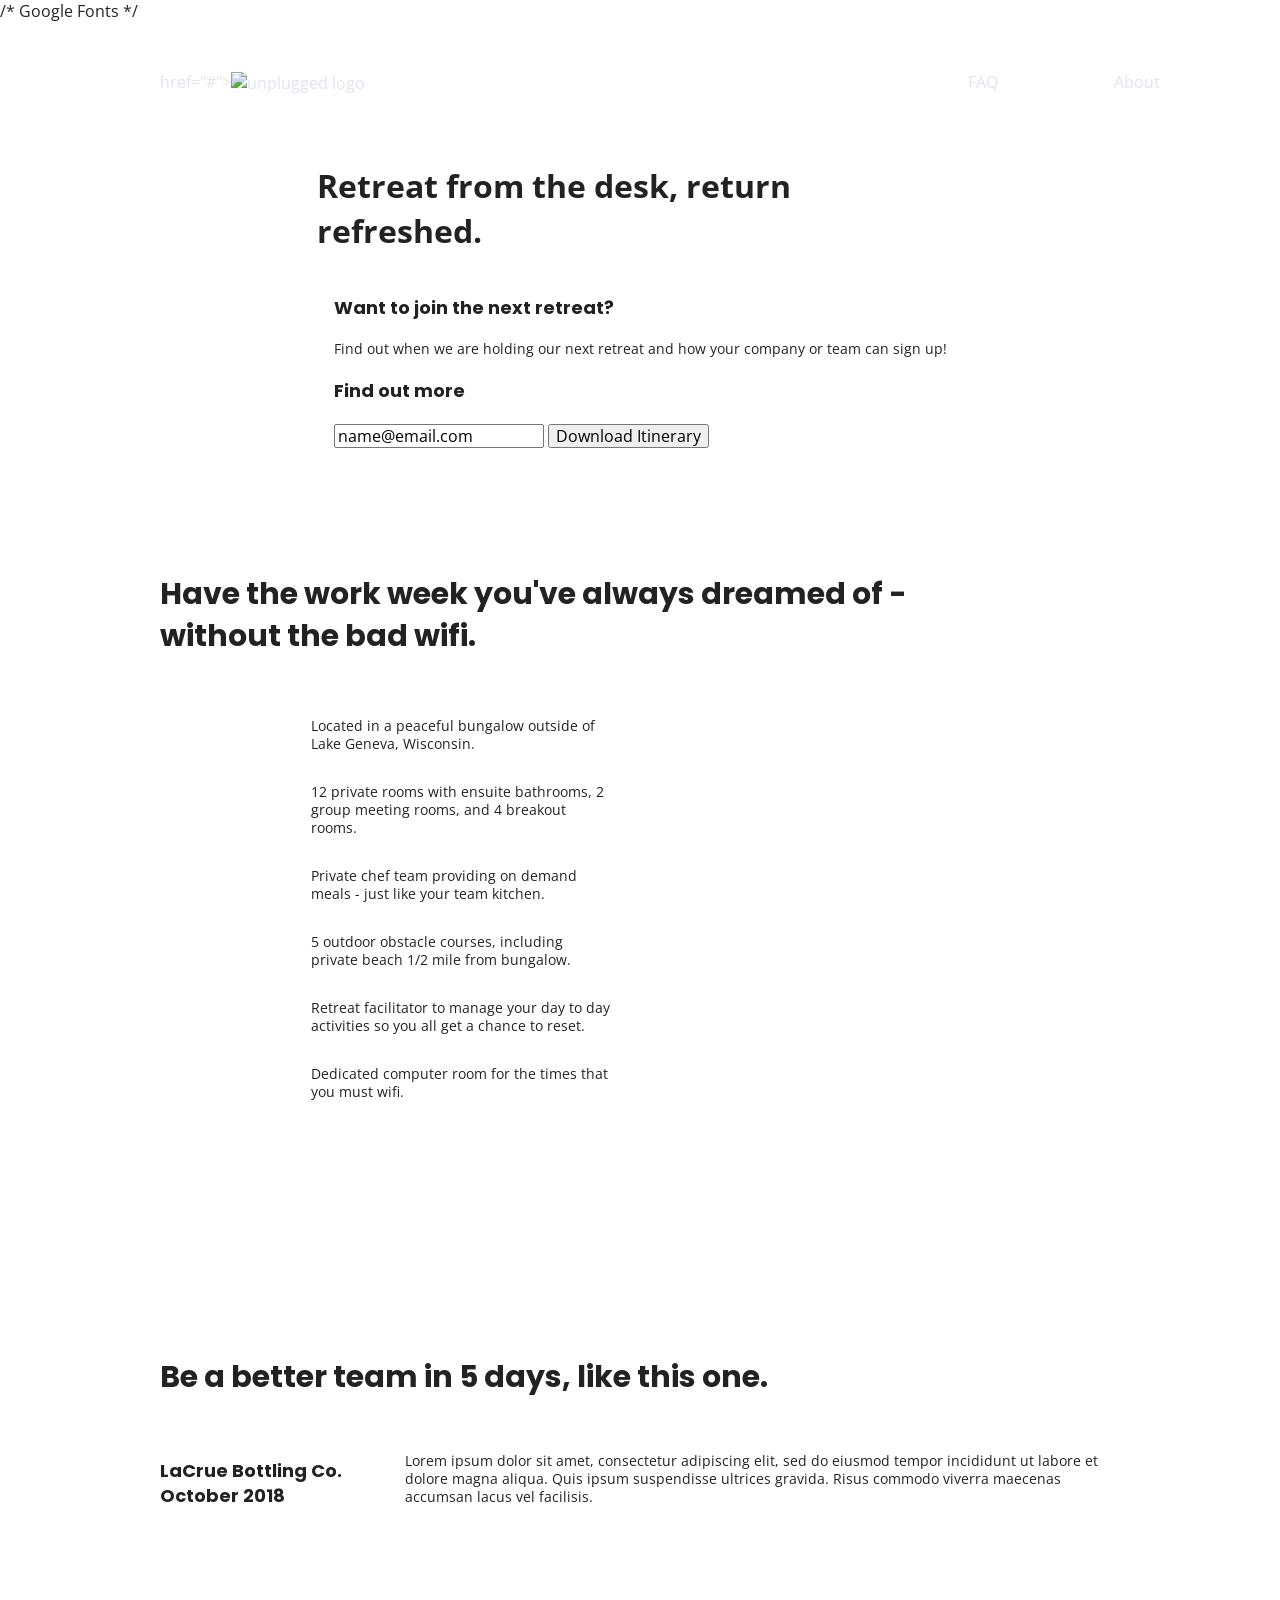
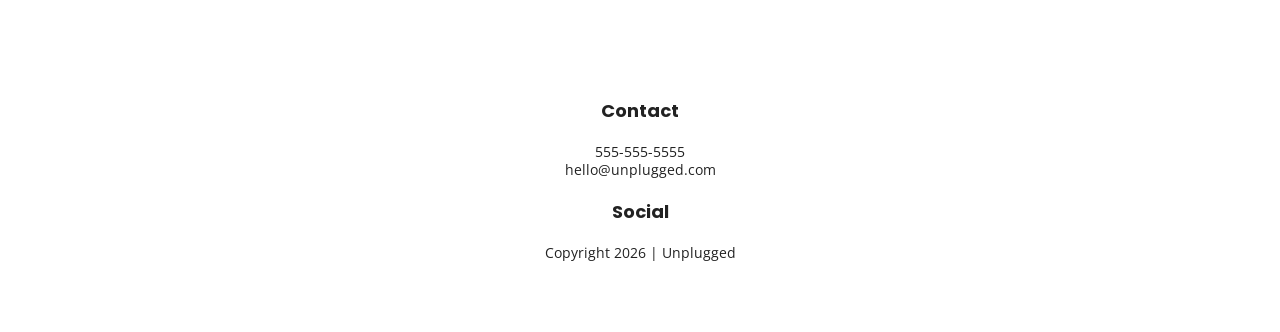
==== index.html @ 0ede8beb "Add global styles to CSS" ====
<!doctype html>
<html class="no-js" lang="">
  <head>
    <meta charset="utf-8" />
    <title></title>
    <meta name="description" content="" />
    <meta name="viewport" content="width=device-width, initial-scale=1" />

    <meta property="og:title" content="" />
    <meta property="og:type" content="" />
    <meta property="og:url" content="" />
    <meta property="og:image" content="" />

    <link rel="manifest" href="../site.webmanifest" />
    <link rel="apple-touch-icon" href="../icon.png" />

    <!-- Place favicon.ico in the root directory -->

    /* Google Fonts */
    
    <link rel="preconnect" href="https://fonts.googleapis.com" />
    <link rel="preconnect" href="https://fonts.gstatic.com" crossorigin />
    <link
      href="https://fonts.googleapis.com/css2?family=Open+Sans:ital,wght@0,300..800;1,300..800&family=Poppins:ital,wght@0,100;0,200;0,300;0,400;0,500;0,600;0,700;0,800;0,900;1,100;1,200;1,300;1,400;1,500;1,600;1,700;1,800;1,900&display=swap"
      rel="stylesheet"
    />

    <link rel="stylesheet" href="css/normalize.css" />
    <link rel="stylesheet" href="css/main.css" />

    <meta name="theme-color" content="#fafafa" />
  </head>

  <body>
    <!-- Add your site or application content here -->
    <header>
      <div class="content-wrapper">
        <a> href="#"><img src="" alt="unplugged logo" /></a>
        <div class="header-divider"></div>
        <nav>
          <ul>
            <li><a href="faq/index.html" rel="noopener">FAQ</a></li>
            <li><a href="about/index.html" rel="noopener">About</a></li>
          </ul>
        </nav>
      </div>
    </header>
    <main>
      <section class="hero-area">
        <div class="content wrapper">
          <h1>Retreat from the desk, return refreshed.</h1>
        </div>
      </section>
      <aside>
        <div class="content wrapper">
          <div class="form description">
            <h3>Want to join the next retreat?</h3>
            <p>
              Find out when we are holding our next retreat and how your company
              or team can sign up!
            </p>
          </div>
          <div class="form">
            <h3>Find out more</h3>
            <input type="text" name="name" value="name@email.com" />
            <input type="button" value="Download Itinerary" />
          </div>
        </div>
      </aside>
      <section class="features">
        <div class="content-wrapper">
          <h2>
            Have the work week you've always dreamed of - without the bad wifi.
          </h2>
          <div class="features-items"></div>
          <article>
            <p class="fontawesome-icons"></p>
            <p class="features-item-description">
              Located in a peaceful bungalow outside of Lake Geneva, Wisconsin.
            </p>
          </article>
          <article>
            <p class="fontawesome-icons"></p>
            <p class="features-item-description">
              12 private rooms with ensuite bathrooms, 2 group meeting rooms,
              and 4 breakout rooms.
            </p>
          </article>

          <article>
            <p class="fontawesome-icons"></p>
            <p class="features-item-description">
              Private chef team providing on demand meals - just like your team
              kitchen.
            </p>
          </article>
          <article>
            <p class="fontawesome-icons"></p>
            <p class="features-item-description">
              5 outdoor obstacle courses, including private beach 1/2 mile from
              bungalow.
            </p>
          </article>
          <article>
            <p class="fontawesome-icons"></p>
            <p class="features-item-description">
              Retreat facilitator to manage your day to day activities so you
              all get a chance to reset.
            </p>
          </article>
          <article>
            <p class="fontawesome-icons"></p>
            <p class="features-item-description">
              Dedicated computer room for the times that you must wifi.
            </p>
          </article>
        </div>
      </section>
      <section class="reviews">
        <div class="content-wrapper">
          <h2>Be a better team in 5 days, like this one.</h2>
          <article>
            <h3>LaCrue Bottling Co. October 2018</h3>
            <p>
              Lorem ipsum dolor sit amet, consectetur adipiscing elit, sed do
              eiusmod tempor incididunt ut labore et dolore magna aliqua. Quis
              ipsum suspendisse ultrices gravida. Risus commodo viverra maecenas
              accumsan lacus vel facilisis.
            </p>
          </article>
        </div>
      </section>
    </main>
    <footer>
      <div class="content-wrapper">
        <div class="footer-contact">
          <div class="contact">
            <h4>Contact</h4>
            <address>
              <p>
                555-555-5555<br />
                hello@unplugged.com
              </p>
            </address>
          </div>
          <div class="social">
            <h4>Social</h4>
            <div class="social icons">
              <p>
                <a
                  href="https://www.facebook.com/yoursite"
                  target="_blank"
                  rel="noopener"
                ></a>
              </p>
              <!-- other social links here -->
              <p>
                <a
                  href="https://www.x.com/yoursite"
                  target="_blank"
                  rel="noopener"
                ></a>
              </p>
              <p>
                <a
                  href="https://www.instagram
                  .com/yoursite"
                  target="_blank"
                  rel="noopener"
                ></a>
              </p>
            </div>
          </div>
          <!-- footer content ends -->
          <div class="copyright"></div>
        </div>
        <!--footer content-wrapper ends-->
        <div class="copyright">
          <p>Copyright 2026 | Unplugged</p>
        </div>
      </div>
    </footer>

    <script src="../js/vendor/modernizr-3.11.2.min.js"></script>
    <script src="../js/plugins.js"></script>
    <script src="../js/main.js"></script>

    <!-- Google Analytics: change UA-XXXXX-Y to be your site's ID. -->
    <script>
      window.ga = function () {
        ga.q.push(arguments);
      };
      ga.q = [];
      ga.l = +new Date();
      ga("create", "UA-XXXXX-Y", "auto");
      ga("set", "anonymizeIp", true);
      ga("set", "transport", "beacon");
      ga("send", "pageview");
    </script>
    <script
      src="../https://www.google-analytics.com/analytics.js"
      async
    ></script>
  </body>
</html>
---- css/main.css ----
/*! HTML5 Boilerplate v8.0.0 | MIT License | https://html5boilerplate.com/ */

/* main.css 2.1.0 | MIT License | https://github.com/h5bp/main.css#readme */
/*
 * What follows is the result of much research on cross-browser styling.
 * Credit left inline and big thanks to Nicolas Gallagher, Jonathan Neal,
 * Kroc Camen, and the H5BP dev community and team.
 */

/* ==========================================================================
   Base styles: opinionated defaults
   ========================================================================== */

html {
  color: #222;
  font-size: 1em;
  line-height: 1.4;
}

/*
 * Remove text-shadow in selection highlight:
 * https://twitter.com/miketaylr/status/12228805301
 *
 * Vendor-prefixed and regular ::selection selectors cannot be combined:
 * https://stackoverflow.com/a/16982510/7133471
 *
 * Customize the background color to match your design.
 */

::-moz-selection {
  background: #b3d4fc;
  text-shadow: none;
}

::selection {
  background: #b3d4fc;
  text-shadow: none;
}

/*
 * A better looking default horizontal rule
 */

hr {
  display: block;
  height: 1px;
  border: 0;
  border-top: 1px solid #ccc;
  margin: 1em 0;
  padding: 0;
}

/*
 * Remove the gap between audio, canvas, iframes,
 * images, videos and the bottom of their containers:
 * https://github.com/h5bp/html5-boilerplate/issues/440
 */

audio,
canvas,
iframe,
img,
svg,
video {
  vertical-align: middle;
}

/*
 * Remove default fieldset styles.
 */

fieldset {
  border: 0;
  margin: 0;
  padding: 0;
}

/*
 * Allow only vertical resizing of textareas.
 */

textarea {
  resize: vertical;
}

/* ==========================================================================
   Author's custom styles
   ========================================================================== */

/*General Styles*/

html {
  font-size: 1rem;
}

body {
  font-family: "Open sans", sans-serif;
  font-size: 1em;
  text-align: left;
}

ul,
ol {

  list-style-type: none;
}

a {
  color: #e2e3ed;
  text-decoration: none;
}

h2 {
  font-family: "Poppins", sans-serif;
  font-size: 1.875em;
}

h3,
h4 {
  font-family: "Poppins", sans-serif;
  margin: 20px 0;
  font-size: 1.125em;
}

p {
  font-size: 0.875em;
  line-height: 1.285em;
}

img {
}

figure {
}

address {
  font-style: normal;
}

.content-wrapper {
  width: 90%;
  margin: 50px 0;
}

/*------------------------Base Header--------------------------------------- */
/*------------------------Footer Styles------------------------------------- */

header {
  display: flex;
  justify-content: center;
  padding: 15px 0;
}

header .content-wrapper {
  display: flex;
  justify-content: center;
  flex-direction: column;
  align-items: center;
  flex-flow: row wrap;
  margin: 0;
}

.header-divider {
  width: 100%;
  height: 1px;
  margin: 10px 0 20px 0;
}

header nav {
  width: 60%;
}

header nav ul {
  display: flex;
  justify-content: space-around;
  width: 100%;
}

footer {
  display: flex;
  flex-direction: column;
  align-items: center;
  text-align: center;
}

footer p {
  margin: 0;
}

footer .content-wrapper {
  width: 55%;
  margin: 50px 0;
}

footer .contact {
  margin-bottom: 50px;
}

footer .social-icons {
  display: flex;
  justify-content: space-around;
  align-items: center;
}

footer .social-icons p {
  display: flex;
  justify-content: center;
  align-items: center;
}

footer .copyright {
  margin: 20px 0;
}

/*-------------------------Mobile Styles-Homepage------------------------------------ */

/* Hero Area*/

.hero-area {
  display: flex;
  justify-content: center;
}

/* Aside*/

aside {
  display: flex;
  justify-content: center;
}

/* Features*/

.features {
  display: flex;
  justify-content: center;
}

.features h2 {
  margin-bottom: 60px;
}

.features article {
  width: 63%;
  margin: 30px 0;
}

.features .features-item {
  display: flex;
  justify-content: center;
  align-items: flex-start;
  flex-flow: row wrap;
}

.features p {
  margin: 0;
}

/* Reviews*/

.reviews {
  display: flex;
  justify-content: center;
}

.reviews h2 {
  margin-bottom: 40px;
}

.reviews h3 {
  width: 55%;
  margin: 20px 0;
}

/*------------------------------About Page----------------------------------- */

.mission {
  display: flex;
  justify-content: center;
}

.contact-section {
  display: flex;
  justify-content: center;
}

.contact-content p {
  margin: 0;
}

/*-----------------------------Faq Page------------------------------------- */

.faq {
  display: flex;
  justify-content: center;
}

.faq .content-wrapper {
  display: flex;
  justify-content: center;
  align-items: flex-start;
  flex-flow: row wrap;
  margin: 50px 0 0 0;
}

.faq h2 {
  margin-bottom: 40px;
}

.faq-content {
  margin-bottom: 50px;
}

/* ==========================================================================
   Helper classes
   ========================================================================== */

/*
 * Hide visually and from screen readers
 */

.hidden,
[hidden] {
  display: none !important;
}

/*
 * Hide only visually, but have it available for screen readers:
 * https://snook.ca/archives/html_and_css/hiding-content-for-accessibility
 *
 * 1. For long content, line feeds are not interpreted as spaces and small width
 *    causes content to wrap 1 word per line:
 *    https://medium.com/@jessebeach/beware-smushed-off-screen-accessible-text-5952a4c2cbfe
 */

.sr-only {
  border: 0;
  clip: rect(0, 0, 0, 0);
  height: 1px;
  margin: -1px;
  overflow: hidden;
  padding: 0;
  position: absolute;
  white-space: nowrap;
  width: 1px;
  /* 1 */
}

/*
 * Extends the .sr-only class to allow the element
 * to be focusable when navigated to via the keyboard:
 * https://www.drupal.org/node/897638
 */

.sr-only.focusable:active,
.sr-only.focusable:focus {
  clip: auto;
  height: auto;
  margin: 0;
  overflow: visible;
  position: static;
  white-space: inherit;
  width: auto;
}

/*
 * Hide visually and from screen readers, but maintain layout
 */

.invisible {
  visibility: hidden;
}

/*
 * Clearfix: contain floats
 *
 * For modern browsers
 * 1. The space content is one way to avoid an Opera bug when the
 *    `contenteditable` attribute is included anywhere else in the document.
 *    Otherwise it causes space to appear at the top and bottom of elements
 *    that receive the `clearfix` class.
 * 2. The use of `table` rather than `block` is only necessary if using
 *    `:before` to contain the top-margins of child elements.
 */

.clearfix::before,
.clearfix::after {
  content: " ";
  display: table;
}

.clearfix::after {
  clear: both;
}

/* ==========================================================================
   EXAMPLE Media Queries for Responsive Design.
   These examples override the primary ('mobile first') styles.
   Modify as content requires.
   ========================================================================== */

@media only screen and (min-width: 768px) {
  /*Tablet styles here*/
  .content-wrapper {
    max-width: 640px;
    margin: 100px 0;
  }

  /*Header*/

  header {
    padding: 33px 0;
  }

  header .content-wrapper {
    width: 100%;
    justify-content: space-between;
  }

  header nav {
    width: 20%;
  }

  header nav ul {
    justify-content: space-between;
  }

  .header-divider {
    display: none;
  }
  /*Hero Area*/

  /*Aside*/

  aside .content-wrapper {
    margin: 50px 0;
    display: flex;
    justify-content: space-between;
    align-items: flex-start;
  }

  aside .content-wrapper .form-description,
  aside .content-wrapper .form {
    width: 40%;
    margin: 0;
  }

  /*Features*/

  .features article {
    display: flex;
    align-items: center;
    flex-flow: column wrap;
    flex-basis: 50%;
  }

  .features .features-item-description {
    width: 50%;
  }

  /*Reviews*/
  .reviews article {
    display: flex;
    justify-content: space-between;
  }

  .reviews article div {
    width: 49%;
  }

  /*Footer*/

  footer .content-wrapper {
    width: 65%;
  }

  .footer-content {
    display: flex;
    justify-content: space-between;
    align-items: center;
  }
  footer .contact {
    margin-bottom: 0;
  }
  footer .copyright {
    width: 100%;
  }
  /*--------------------------------About Page--------------------------*/

  .mission-content {
    display: flex;
    justify-content: space-between;
    align-items: flex-start;
    padding: 20px;
  }

  .mission-content p {
    width: 45%;
  }

  .contact-section .content-wrapper h2 {
    width: 80%;
  }

  .contact-content {
    display: flex;
    justify-content: space-between;
    align-items: flex-start;
  }

  /*---------------------------------------Faq Page------------------------*/

  .faq .content-wrapper {
    justify-content: space-between;
  }

  .faq-content {
    flex-basis: 45%;
  }

  .faq h2 {
    width: 100%;
  }
}

@media only screen and (min-width: 1200px) {
  /*Desktop styles here*/

  /*General styles*/

  .content-wrapper {
    max-width: 960px;
  }

  /*Header*/
  header {
    padding: 15 px 0;
  }

  /*Hero*/

  .hero-area h1 {
    width: 80%;
  }

  /*Aside*/

  aside .content-wrapper {
    justify-content: space-around;
  }

  aside .content-wrapper .form-description,
  aside .content-wrapper .form {
    width: 30%;
  }

  /*Features*/

  .features h2 {
    width: 90%;
  }

  .features article {
    flex-basis: 33%;
  }

  /*Reviews*/

  .reviews article div {
    width: 42%;
  }

  /* ----------------------About Page---------------------------------------*/

  .mission h2,
  .contact-section .content-wrapper h2 {
    width: 95%;
  }

  /*-----------------------Faq Page-----------------------------------------*/

  .faq h2 {
    width: 100%;
  }
}
/* ==========================================================================
   Print styles.
   Inlined to avoid the additional HTTP request:
   https://www.phpied.com/delay-loading-your-print-css/
   ========================================================================== */

@media print {
  *,
  *::before,
  *::after {
    background: #fff !important;
    color: #000 !important;
    /* Black prints faster */
    box-shadow: none !important;
    text-shadow: none !important;
  }

  a,
  a:visited {
    text-decoration: underline;
  }

  a[href]::after {
    content: " (" attr(href) ")";
  }

  abbr[title]::after {
    content: " (" attr(title) ")";
  }

  /*
   * Don't show links that are fragment identifiers,
   * or use the `javascript:` pseudo protocol
   */
  a[href^="#"]::after,
  a[href^="javascript:"]::after {
    content: "";
  }

  pre {
    white-space: pre-wrap !important;
  }

  pre,
  blockquote {
    border: 1px solid #999;
    page-break-inside: avoid;
  }

  /*
   * Printing Tables:
   * https://web.archive.org/web/20180815150934/http://css-discuss.incutio.com/wiki/Printing_Tables
   */
  thead {
    display: table-header-group;
  }

  tr,
  img {
    page-break-inside: avoid;
  }

  p,
  h2,
  h3 {
    orphans: 3;
    widows: 3;
  }

  h2,
  h3 {
    page-break-after: avoid;
  }
}
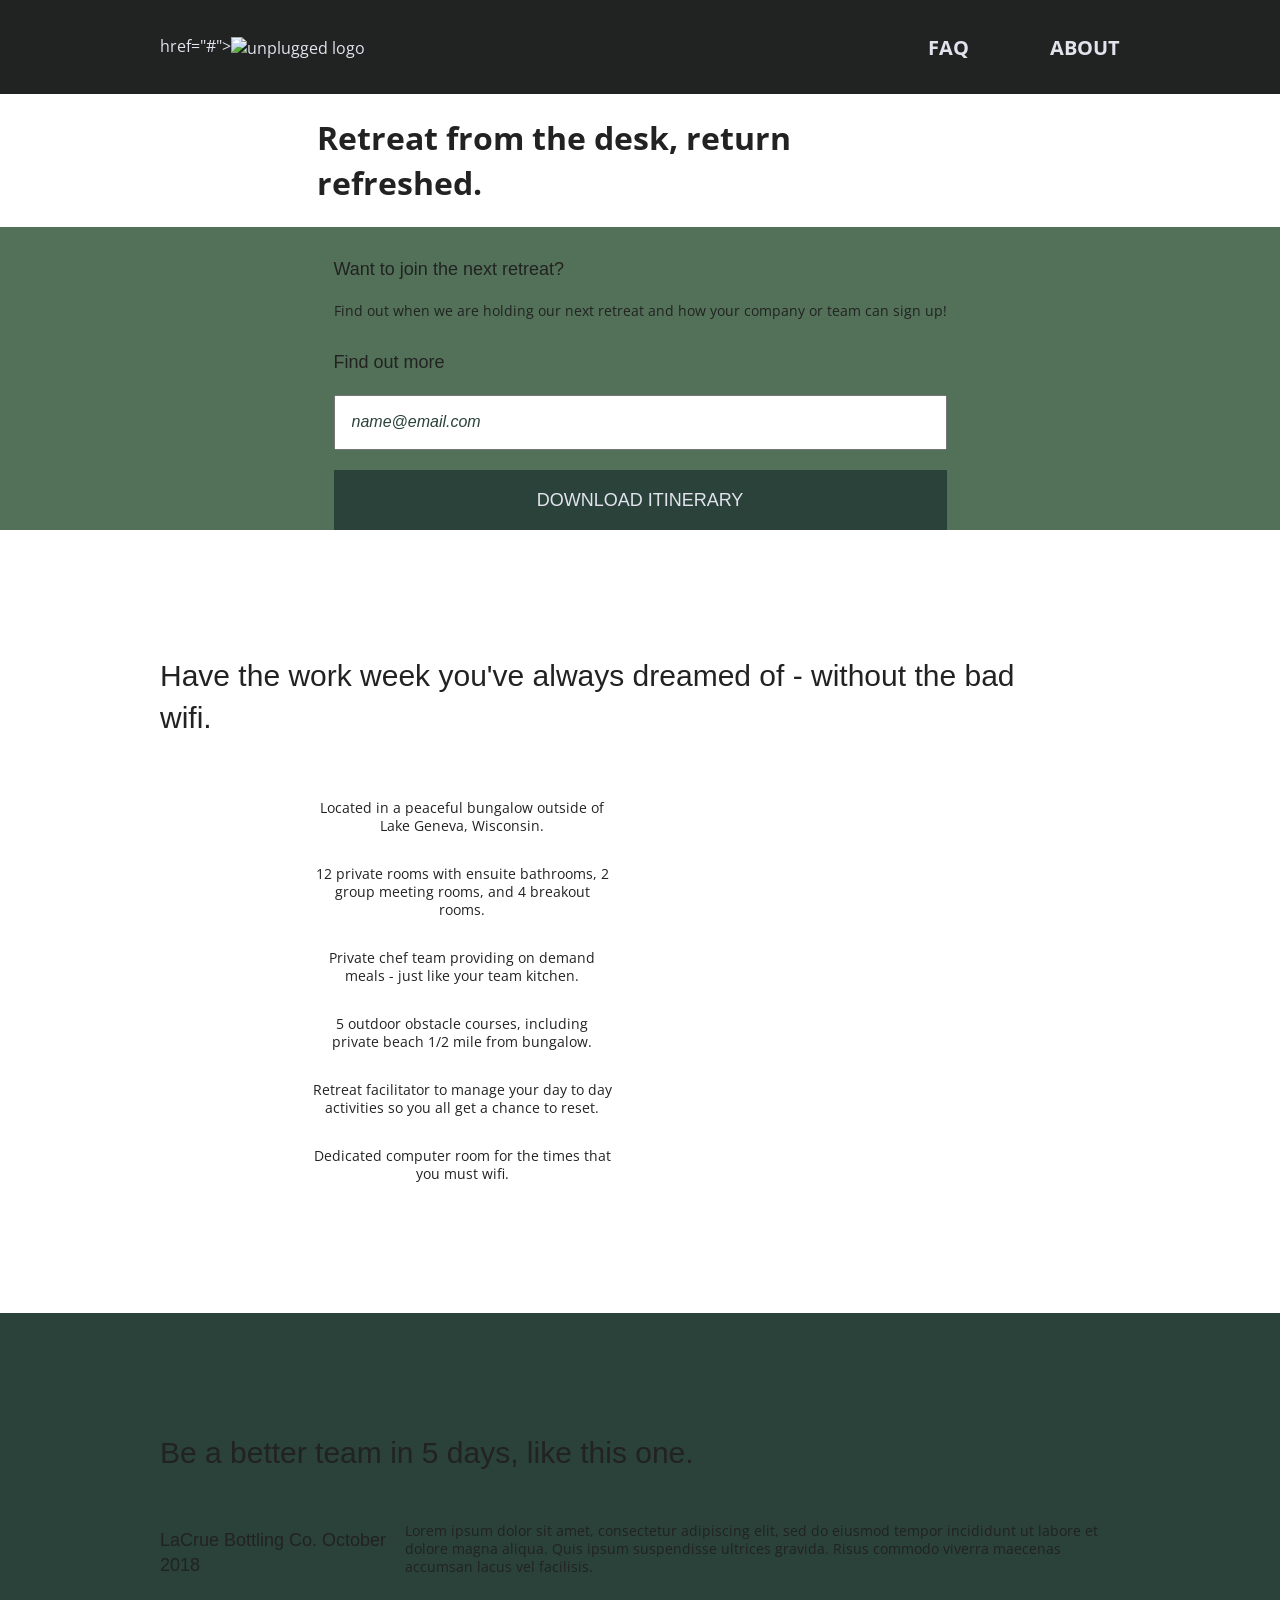
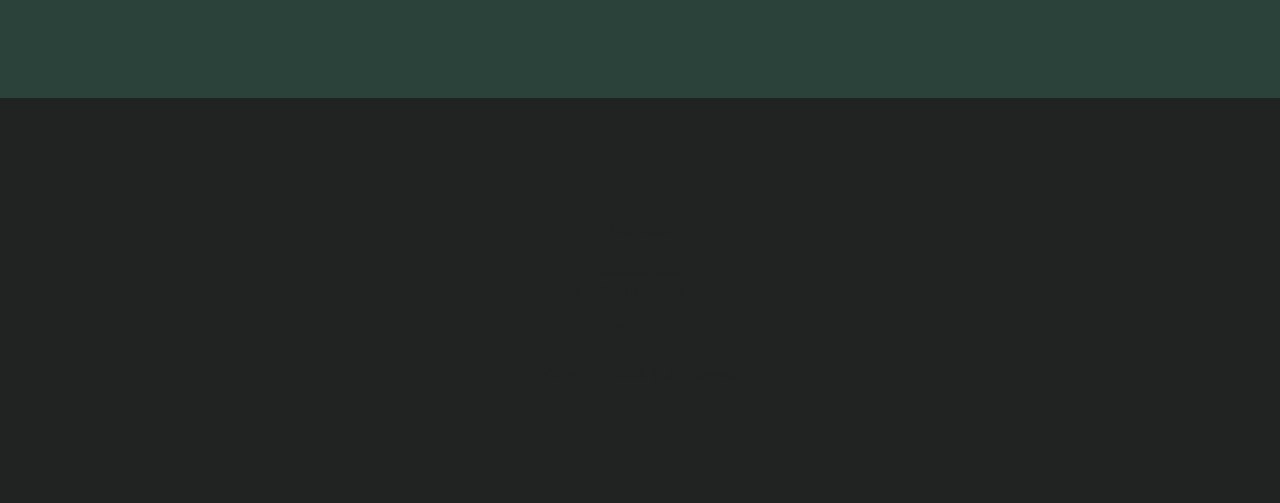
==== commit 67e493f5: "Add style, color and fonts to all pages" ====
--- a/index.html
+++ b/index.html
@@ -16,7 +16,7 @@
 
     <!-- Place favicon.ico in the root directory -->
 
-    /* Google Fonts */
+    <!-- Google Fonts-->
     
     <link rel="preconnect" href="https://fonts.googleapis.com" />
     <link rel="preconnect" href="https://fonts.gstatic.com" crossorigin />
--- a/css/main.css
+++ b/css/main.css
@@ -101,8 +101,9 @@
 
 ul,
 ol {
-
   list-style-type: none;
+  margin: 0;
+  padding: 0;
 }
 
 a {
@@ -112,12 +113,14 @@
 
 h2 {
   font-family: "Poppins", sans-serif;
+  font-weight: 500;
   font-size: 1.875em;
 }
 
 h3,
 h4 {
   font-family: "Poppins", sans-serif;
+  font-weight: 500;
   margin: 20px 0;
   font-size: 1.125em;
 }
@@ -149,18 +152,19 @@
   display: flex;
   justify-content: center;
   padding: 15px 0;
+  background-color: #202322;
 }
 
 header .content-wrapper {
-  display: flex;
-  justify-content: center;
-  flex-direction: column;
+  margin: 0;
+  display: flex;
+  justify-content: center;
   align-items: center;
   flex-flow: row wrap;
-  margin: 0;
 }
 
 .header-divider {
+  background: #3a3a3a;
   width: 100%;
   height: 1px;
   margin: 10px 0 20px 0;
@@ -168,12 +172,19 @@
 
 header nav {
   width: 60%;
+  font-size: 1.125em;
+  font-weight: 700;
+  text-transform: uppercase;
 }
 
 header nav ul {
   display: flex;
   justify-content: space-around;
   width: 100%;
+}
+
+header nav ul li {
+  font-size: 1.125em;
 }
 
 footer {
@@ -181,6 +192,7 @@
   flex-direction: column;
   align-items: center;
   text-align: center;
+  background-color: #202322;
 }
 
 footer p {
@@ -189,7 +201,6 @@
 
 footer .content-wrapper {
   width: 55%;
-  margin: 50px 0;
 }
 
 footer .contact {
@@ -226,6 +237,33 @@
 aside {
   display: flex;
   justify-content: center;
+  background-color: #527158;
+}
+
+aside .form {
+  margin-top: 30px;
+}
+
+input[type="text"] {
+  box-sizing: border-box;
+  width: 100%;
+  color: #2a423a;
+  font-style: italic;
+  padding: 1em;
+}
+
+input[type="button"] {
+  width: 100%;
+  padding: 20px 0;
+  margin-top: 20px;
+  background-color: #2a423a;
+  font-family: "Poppins", Helvetica, Arial, sans-serif;
+  font-weight: 500;
+  font-size: 1.125em;
+  color: #e2e3ed;
+  border: none;
+  text-align: center;
+  text-transform: uppercase;
 }
 
 /* Features*/
@@ -252,6 +290,7 @@
 }
 
 .features p {
+  text-align: center;
   margin: 0;
 }
 
@@ -260,10 +299,12 @@
 .reviews {
   display: flex;
   justify-content: center;
+  background-color: #2a423a;
 }
 
 .reviews h2 {
   margin-bottom: 40px;
+  line-height: 1;
 }
 
 .reviews h3 {
@@ -276,9 +317,11 @@
 .mission {
   display: flex;
   justify-content: center;
+  background-color: #527158;
 }
 
 .contact-section {
+  background-color: #2a423a;
   display: flex;
   justify-content: center;
 }
@@ -292,6 +335,7 @@
 .faq {
   display: flex;
   justify-content: center;
+  background-color: #527158;
 }
 
 .faq .content-wrapper {
@@ -304,12 +348,17 @@
 
 .faq h2 {
   margin-bottom: 40px;
+  line-height: 1;
 }
 
 .faq-content {
   margin-bottom: 50px;
 }
 
+.faq-content h4 {
+line-height: 1.333;
+
+}
 /* ==========================================================================
    Helper classes
    ========================================================================== */
@@ -398,6 +447,32 @@
    Modify as content requires.
    ========================================================================== */
 
+aside .form {
+  margin-top: 30px;
+}
+
+input[type="text"] {
+  box-sizing: border-box;
+  width: 100%;
+  color: #2a423a;
+  font-style: italic;
+  padding: 1em;
+}
+
+input[type="button"] {
+  width: 100%;
+  padding: 20px 0;
+  margin-top: 20px;
+  background-color: #2a423a;
+  font-family: "Poppins", Helvetica, Arial, sans-serif;
+  font-weight: 500;
+  font-size: 1.125em;
+  color: #e2e3ed;
+  border: none;
+  text-align: center;
+  text-transform: uppercase;
+}
+
 @media only screen and (min-width: 768px) {
   /*Tablet styles here*/
   .content-wrapper {
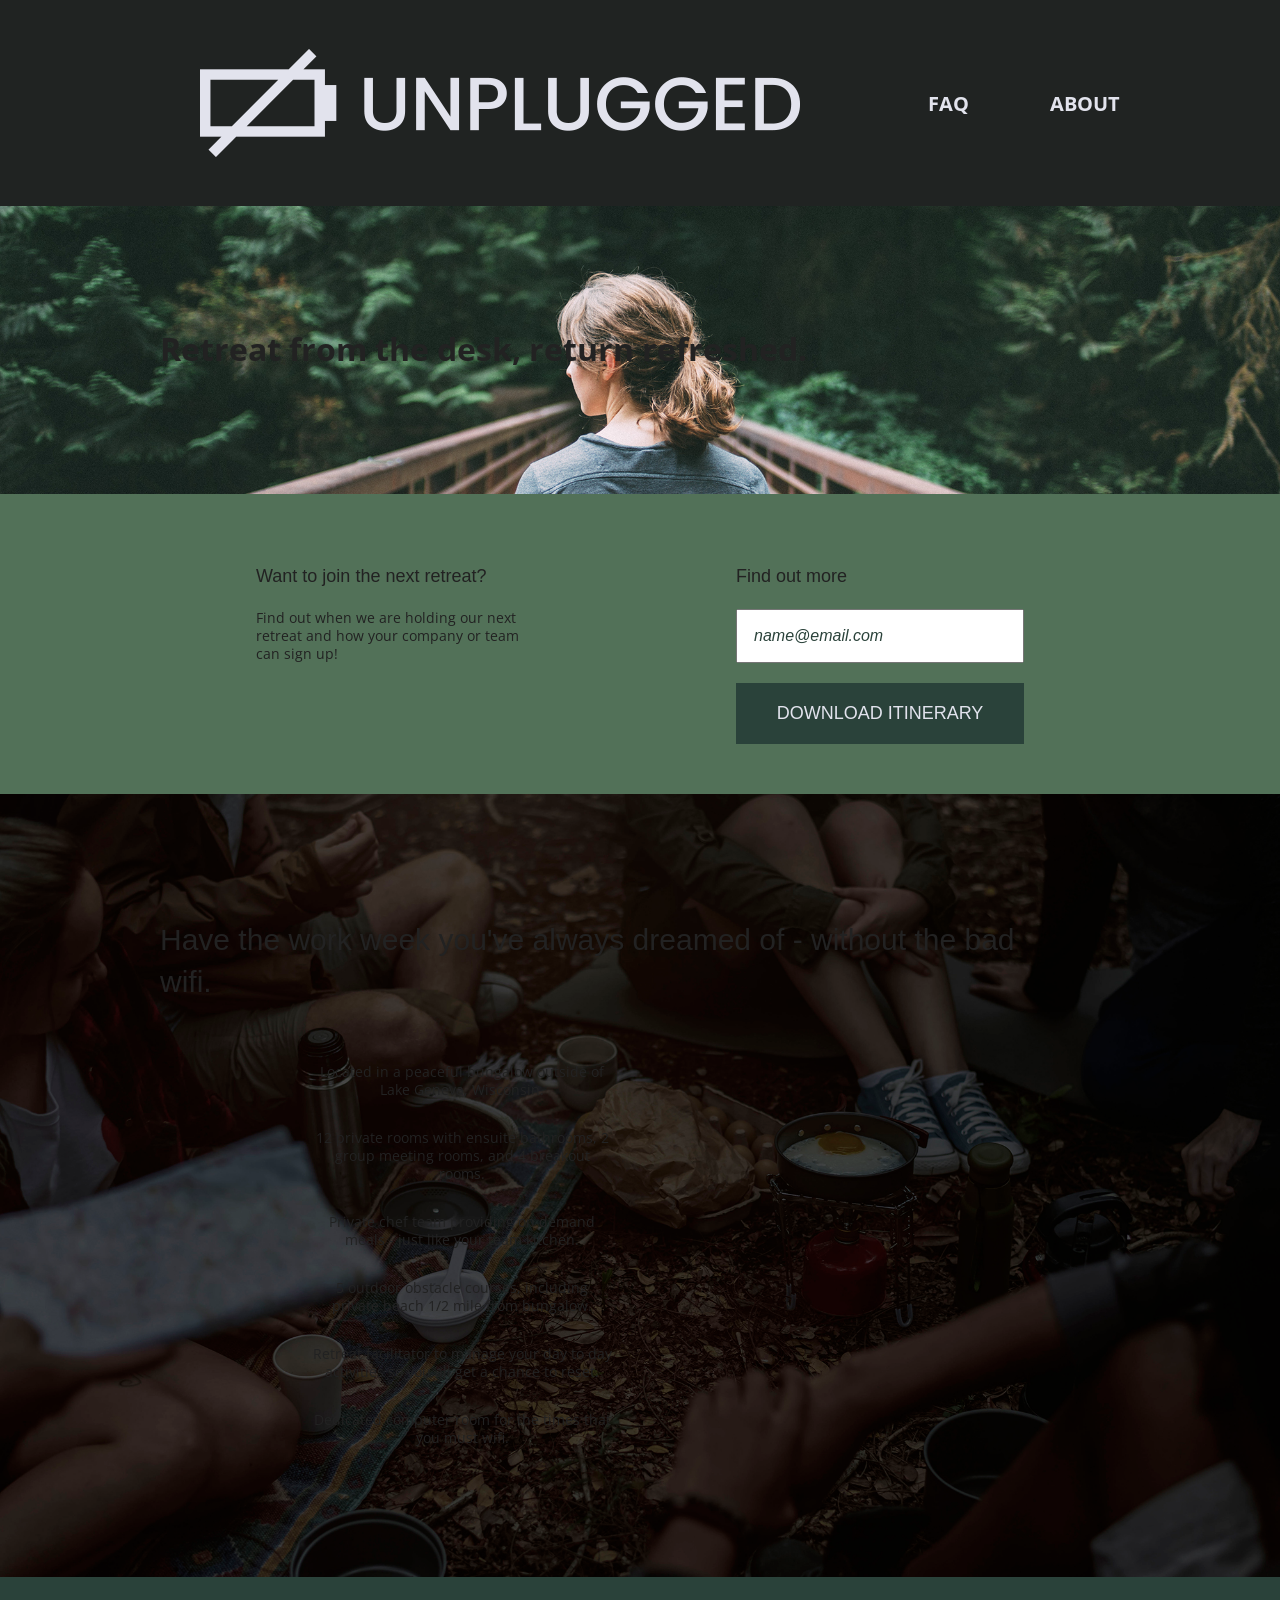
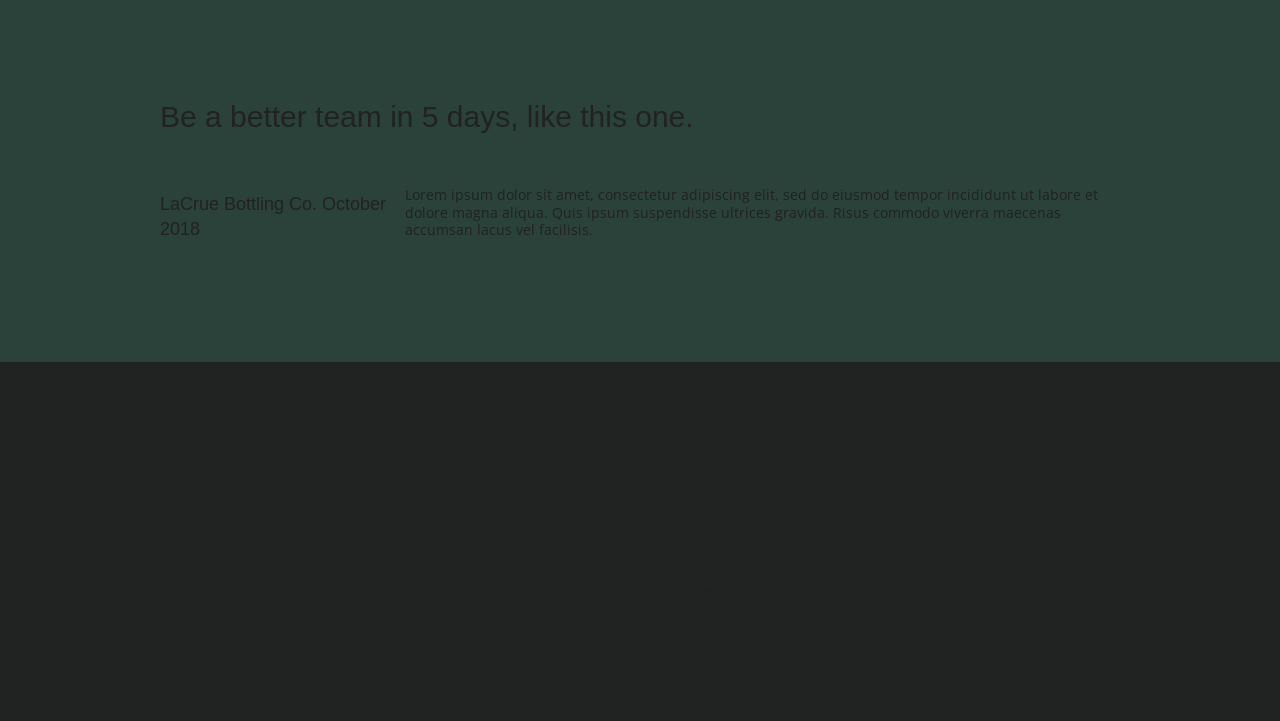
==== commit 3c1c35ba: "Clean up section tags in html and background images" ====
--- a/index.html
+++ b/index.html
@@ -17,7 +17,7 @@
     <!-- Place favicon.ico in the root directory -->
 
     <!-- Google Fonts-->
-    
+
     <link rel="preconnect" href="https://fonts.googleapis.com" />
     <link rel="preconnect" href="https://fonts.gstatic.com" crossorigin />
     <link
@@ -35,7 +35,11 @@
     <!-- Add your site or application content here -->
     <header>
       <div class="content-wrapper">
-        <a> href="#"><img src="" alt="unplugged logo" /></a>
+        <figure>
+          <a href="#"
+            ><img src="img/unpluggedlogo.png" alt="unplugged logo"
+          /></a>
+        </figure>
         <div class="header-divider"></div>
         <nav>
           <ul>
@@ -47,13 +51,13 @@
     </header>
     <main>
       <section class="hero-area">
-        <div class="content wrapper">
+        <div class="content-wrapper">
           <h1>Retreat from the desk, return refreshed.</h1>
         </div>
       </section>
       <aside>
-        <div class="content wrapper">
-          <div class="form description">
+        <div class="content-wrapper">
+          <div class="form-description">
             <h3>Want to join the next retreat?</h3>
             <p>
               Find out when we are holding our next retreat and how your company
@@ -72,48 +76,49 @@
           <h2>
             Have the work week you've always dreamed of - without the bad wifi.
           </h2>
-          <div class="features-items"></div>
-          <article>
-            <p class="fontawesome-icons"></p>
-            <p class="features-item-description">
-              Located in a peaceful bungalow outside of Lake Geneva, Wisconsin.
-            </p>
-          </article>
-          <article>
-            <p class="fontawesome-icons"></p>
-            <p class="features-item-description">
-              12 private rooms with ensuite bathrooms, 2 group meeting rooms,
-              and 4 breakout rooms.
-            </p>
-          </article>
-
-          <article>
-            <p class="fontawesome-icons"></p>
-            <p class="features-item-description">
-              Private chef team providing on demand meals - just like your team
-              kitchen.
-            </p>
-          </article>
-          <article>
-            <p class="fontawesome-icons"></p>
-            <p class="features-item-description">
-              5 outdoor obstacle courses, including private beach 1/2 mile from
-              bungalow.
-            </p>
-          </article>
-          <article>
-            <p class="fontawesome-icons"></p>
-            <p class="features-item-description">
-              Retreat facilitator to manage your day to day activities so you
-              all get a chance to reset.
-            </p>
-          </article>
-          <article>
-            <p class="fontawesome-icons"></p>
-            <p class="features-item-description">
-              Dedicated computer room for the times that you must wifi.
-            </p>
-          </article>
+          <div class="features-items">
+            <article>
+              <p class="fontawesome-icons"></p>
+              <p class="features-item-description">
+                Located in a peaceful bungalow outside of Lake Geneva,
+                Wisconsin.
+              </p>
+            </article>
+            <article>
+              <p class="fontawesome-icons"></p>
+              <p class="features-item-description">
+                12 private rooms with ensuite bathrooms, 2 group meeting rooms,
+                and 4 breakout rooms.
+              </p>
+            </article>
+            <article>
+              <p class="fontawesome-icons"></p>
+              <p class="features-item-description">
+                Private chef team providing on demand meals - just like your
+                team kitchen.
+              </p>
+            </article>
+            <article>
+              <p class="fontawesome-icons"></p>
+              <p class="features-item-description">
+                5 outdoor obstacle courses, including private beach 1/2 mile
+                from bungalow.
+              </p>
+            </article>
+            <article>
+              <p class="fontawesome-icons"></p>
+              <p class="features-item-description">
+                Retreat facilitator to manage your day to day activities so you
+                all get a chance to reset.
+              </p>
+            </article>
+            <article>
+              <p class="fontawesome-icons"></p>
+              <p class="features-item-description">
+                Dedicated computer room for the times that you must wifi.
+              </p>
+            </article>
+          </div>
         </div>
       </section>
       <section class="reviews">
@@ -133,7 +138,7 @@
     </main>
     <footer>
       <div class="content-wrapper">
-        <div class="footer-contact">
+        <div class="footer-content">
           <div class="contact">
             <h4>Contact</h4>
             <address>
@@ -145,7 +150,7 @@
           </div>
           <div class="social">
             <h4>Social</h4>
-            <div class="social icons">
+            <div class="social-icons">
               <p>
                 <a
                   href="https://www.facebook.com/yoursite"
@@ -172,7 +177,6 @@
             </div>
           </div>
           <!-- footer content ends -->
-          <div class="copyright"></div>
         </div>
         <!--footer content-wrapper ends-->
         <div class="copyright">
--- a/css/main.css
+++ b/css/main.css
@@ -230,6 +230,10 @@
 .hero-area {
   display: flex;
   justify-content: center;
+  background-image: url("../img/unplugged-retreat.jpg");
+  background-size: cover;
+  background-repeat: no-repeat;
+  background-position: center;
 }
 
 /* Aside*/
@@ -271,6 +275,10 @@
 .features {
   display: flex;
   justify-content: center;
+  background-image: url("../img/unplugged-retreat-features.jpg");
+  background-size: cover;
+  background-repeat: no-repeat;
+  background-position: center;
 }
 
 .features h2 {
@@ -356,9 +364,9 @@
 }
 
 .faq-content h4 {
-line-height: 1.333;
-
-}
+  line-height: 1.333;
+}
+
 /* ==========================================================================
    Helper classes
    ========================================================================== */
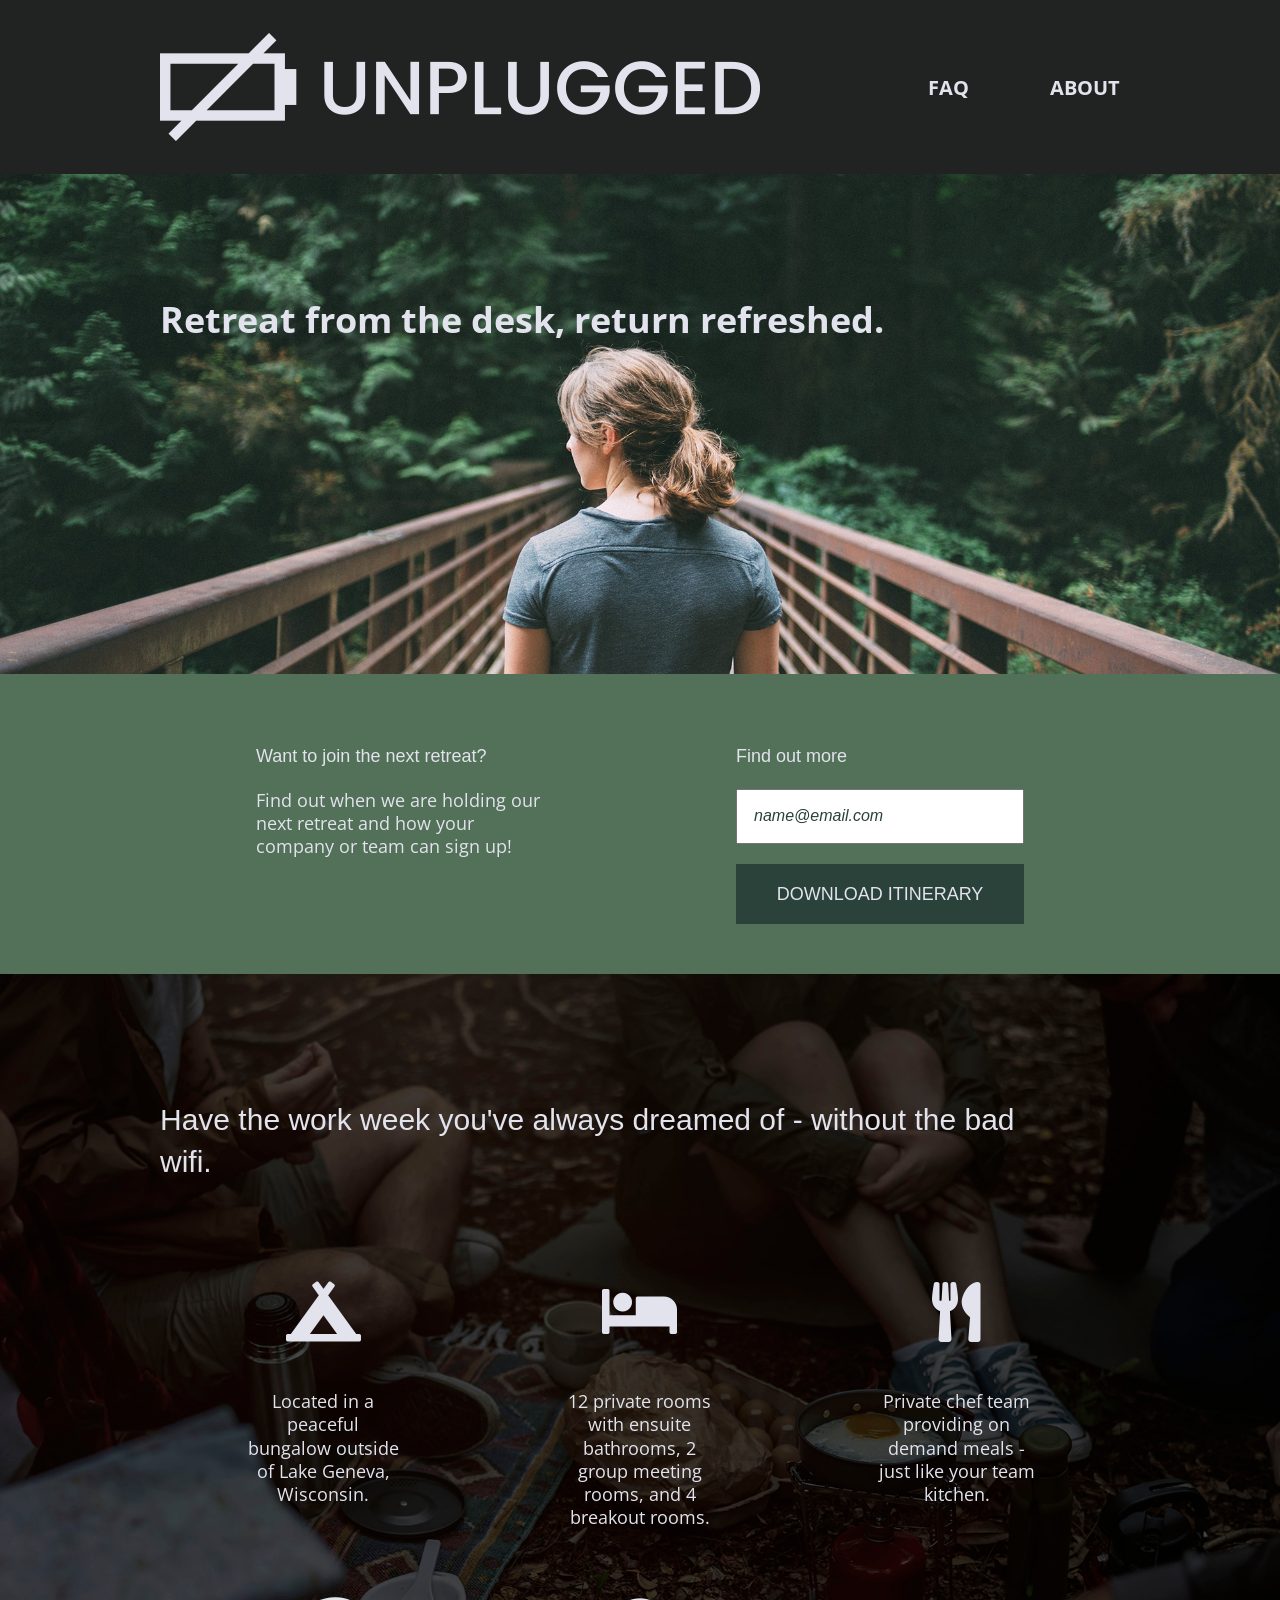
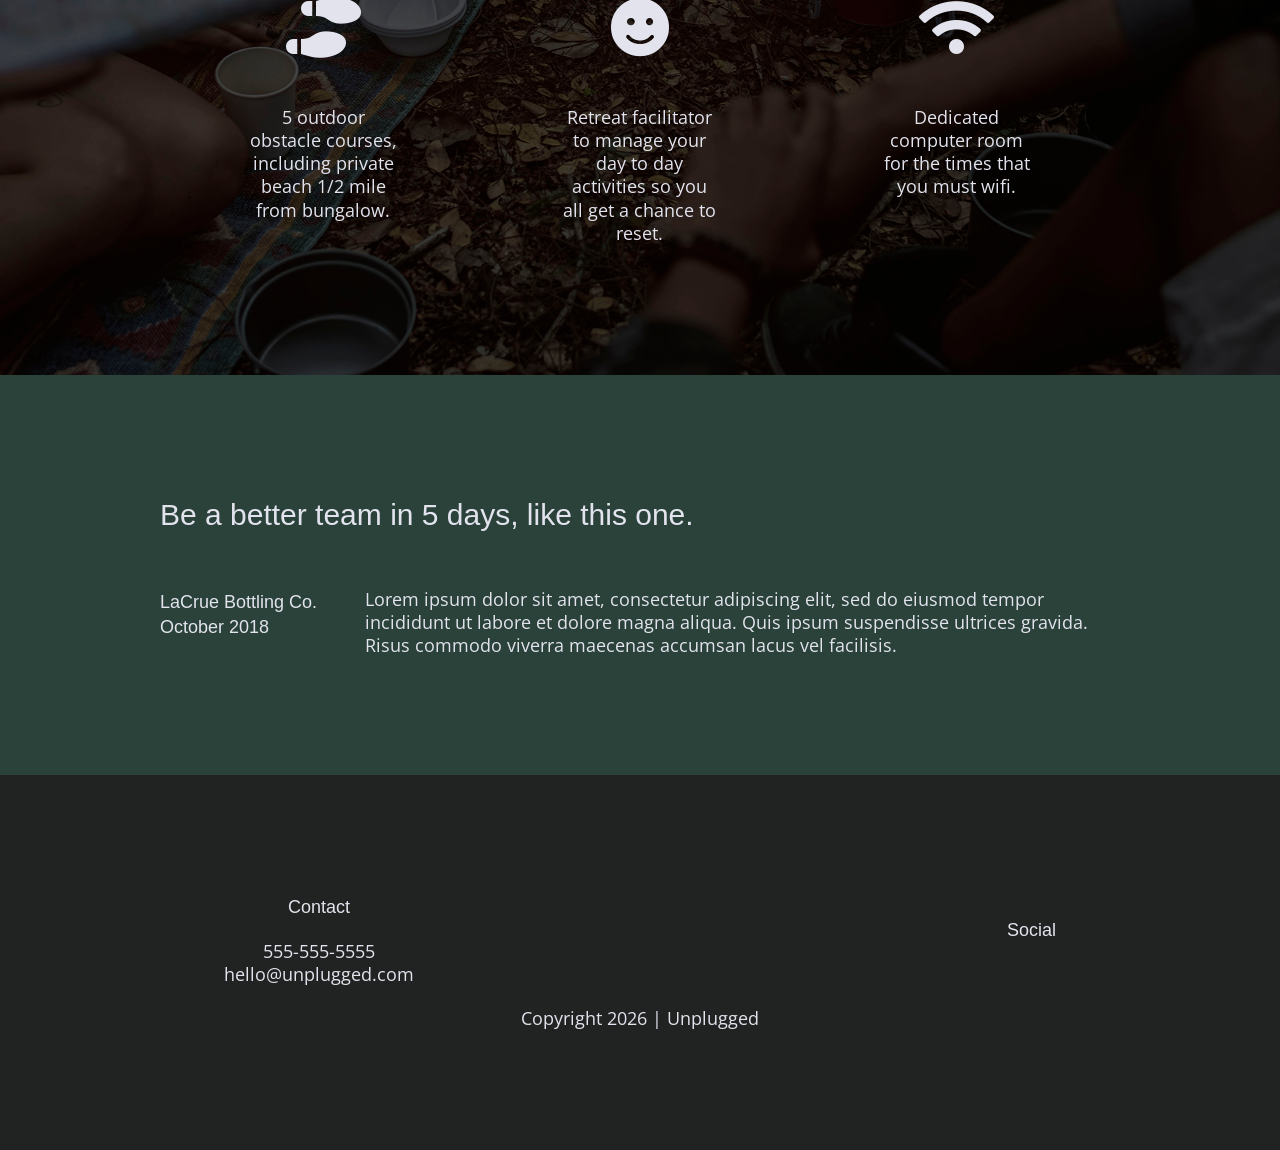
==== commit 7b09a7f3: "Add features icons, fix grid selector and size desktop text" ====
--- a/index.html
+++ b/index.html
@@ -24,7 +24,13 @@
       href="https://fonts.googleapis.com/css2?family=Open+Sans:ital,wght@0,300..800;1,300..800&family=Poppins:ital,wght@0,100;0,200;0,300;0,400;0,500;0,600;0,700;0,800;0,900;1,100;1,200;1,300;1,400;1,500;1,600;1,700;1,800;1,900&display=swap"
       rel="stylesheet"
     />
-
+    <!-- FontAwesome CDN version 5.5 -->
+    <link
+      rel="stylesheet"
+      href="https://use.fontawesome.com/releases/v5.5.0/css/all.css"
+      integrity="sha384-B4dIYHKNBt8Bc12p+WXckhzcICo0wtJAoU8YZTY5qE0Id1GSseTk6S+L3BlXeVIU"
+      crossorigin="anonymous"
+    />
     <link rel="stylesheet" href="css/normalize.css" />
     <link rel="stylesheet" href="css/main.css" />
 
@@ -78,42 +84,42 @@
           </h2>
           <div class="features-items">
             <article>
-              <p class="fontawesome-icons"></p>
+              <p class="fontawesome-icons"><i class="fas fa-campground"></i></p>
               <p class="features-item-description">
                 Located in a peaceful bungalow outside of Lake Geneva,
                 Wisconsin.
               </p>
             </article>
             <article>
-              <p class="fontawesome-icons"></p>
+              <p class="fontawesome-icons"><i class="fas fa-bed"></i></p>
               <p class="features-item-description">
                 12 private rooms with ensuite bathrooms, 2 group meeting rooms,
                 and 4 breakout rooms.
               </p>
             </article>
             <article>
-              <p class="fontawesome-icons"></p>
+              <p class="fontawesome-icons"> <i class="fas fa-utensils"></i></p>
               <p class="features-item-description">
                 Private chef team providing on demand meals - just like your
                 team kitchen.
               </p>
             </article>
             <article>
-              <p class="fontawesome-icons"></p>
+              <p class="fontawesome-icons"><i class="fas fa-shoe-prints"></i></p>
               <p class="features-item-description">
                 5 outdoor obstacle courses, including private beach 1/2 mile
                 from bungalow.
               </p>
             </article>
             <article>
-              <p class="fontawesome-icons"></p>
+              <p class="fontawesome-icons"> <i class="fas fa-smile"></i> </p>
               <p class="features-item-description">
                 Retreat facilitator to manage your day to day activities so you
                 all get a chance to reset.
               </p>
             </article>
             <article>
-              <p class="fontawesome-icons"></p>
+              <p class="fontawesome-icons"><i class="fas fa-wifi"></i></p>
               <p class="features-item-description">
                 Dedicated computer room for the times that you must wifi.
               </p>
--- a/css/main.css
+++ b/css/main.css
@@ -97,6 +97,7 @@
   font-family: "Open sans", sans-serif;
   font-size: 1em;
   text-align: left;
+  color: #e2e3ed;
 }
 
 ul,
@@ -131,9 +132,11 @@
 }
 
 img {
+  width: 100%;
 }
 
 figure {
+  margin: 0;
 }
 
 address {
@@ -234,8 +237,12 @@
   background-size: cover;
   background-repeat: no-repeat;
   background-position: center;
-}
-
+  min-height: 500px;
+}
+.hero-area h1 {
+  font-size: 2.25em;
+  line-height: 1.2em;
+}
 /* Aside*/
 
 aside {
@@ -281,6 +288,11 @@
   background-position: center;
 }
 
+.features .fontawesome-icons {
+  font-size: 3.75em;
+  margin-bottom: 40px;
+}
+
 .features h2 {
   margin-bottom: 60px;
 }
@@ -290,7 +302,7 @@
   margin: 30px 0;
 }
 
-.features .features-item {
+.features .features-items {
   display: flex;
   justify-content: center;
   align-items: flex-start;
@@ -326,6 +338,22 @@
   display: flex;
   justify-content: center;
   background-color: #527158;
+}
+
+.map figure {
+  width: 100%;
+  height: 0;
+  padding-bottom: 125%;
+  overflow: hidden;
+  position: relative;
+}
+
+.map iframe {
+  width: 100%;
+  height: 100%;
+  position: absolute;
+  top: 0;
+  left: 0;
 }
 
 .contact-section {
@@ -483,6 +511,7 @@
 
 @media only screen and (min-width: 768px) {
   /*Tablet styles here*/
+
   .content-wrapper {
     max-width: 640px;
     margin: 100px 0;
@@ -580,6 +609,10 @@
     width: 45%;
   }
 
+  .map figure {
+    padding: 58.6%;
+  }
+
   .contact-section .content-wrapper h2 {
     width: 80%;
   }
@@ -614,6 +647,9 @@
     max-width: 960px;
   }
 
+p{
+  font-size: 1.125em;
+}
   /*Header*/
   header {
     padding: 15 px 0;
@@ -659,6 +695,9 @@
     width: 95%;
   }
 
+  .map figure {
+    padding-bottom: 37.5%;
+  }
   /*-----------------------Faq Page-----------------------------------------*/
 
   .faq h2 {
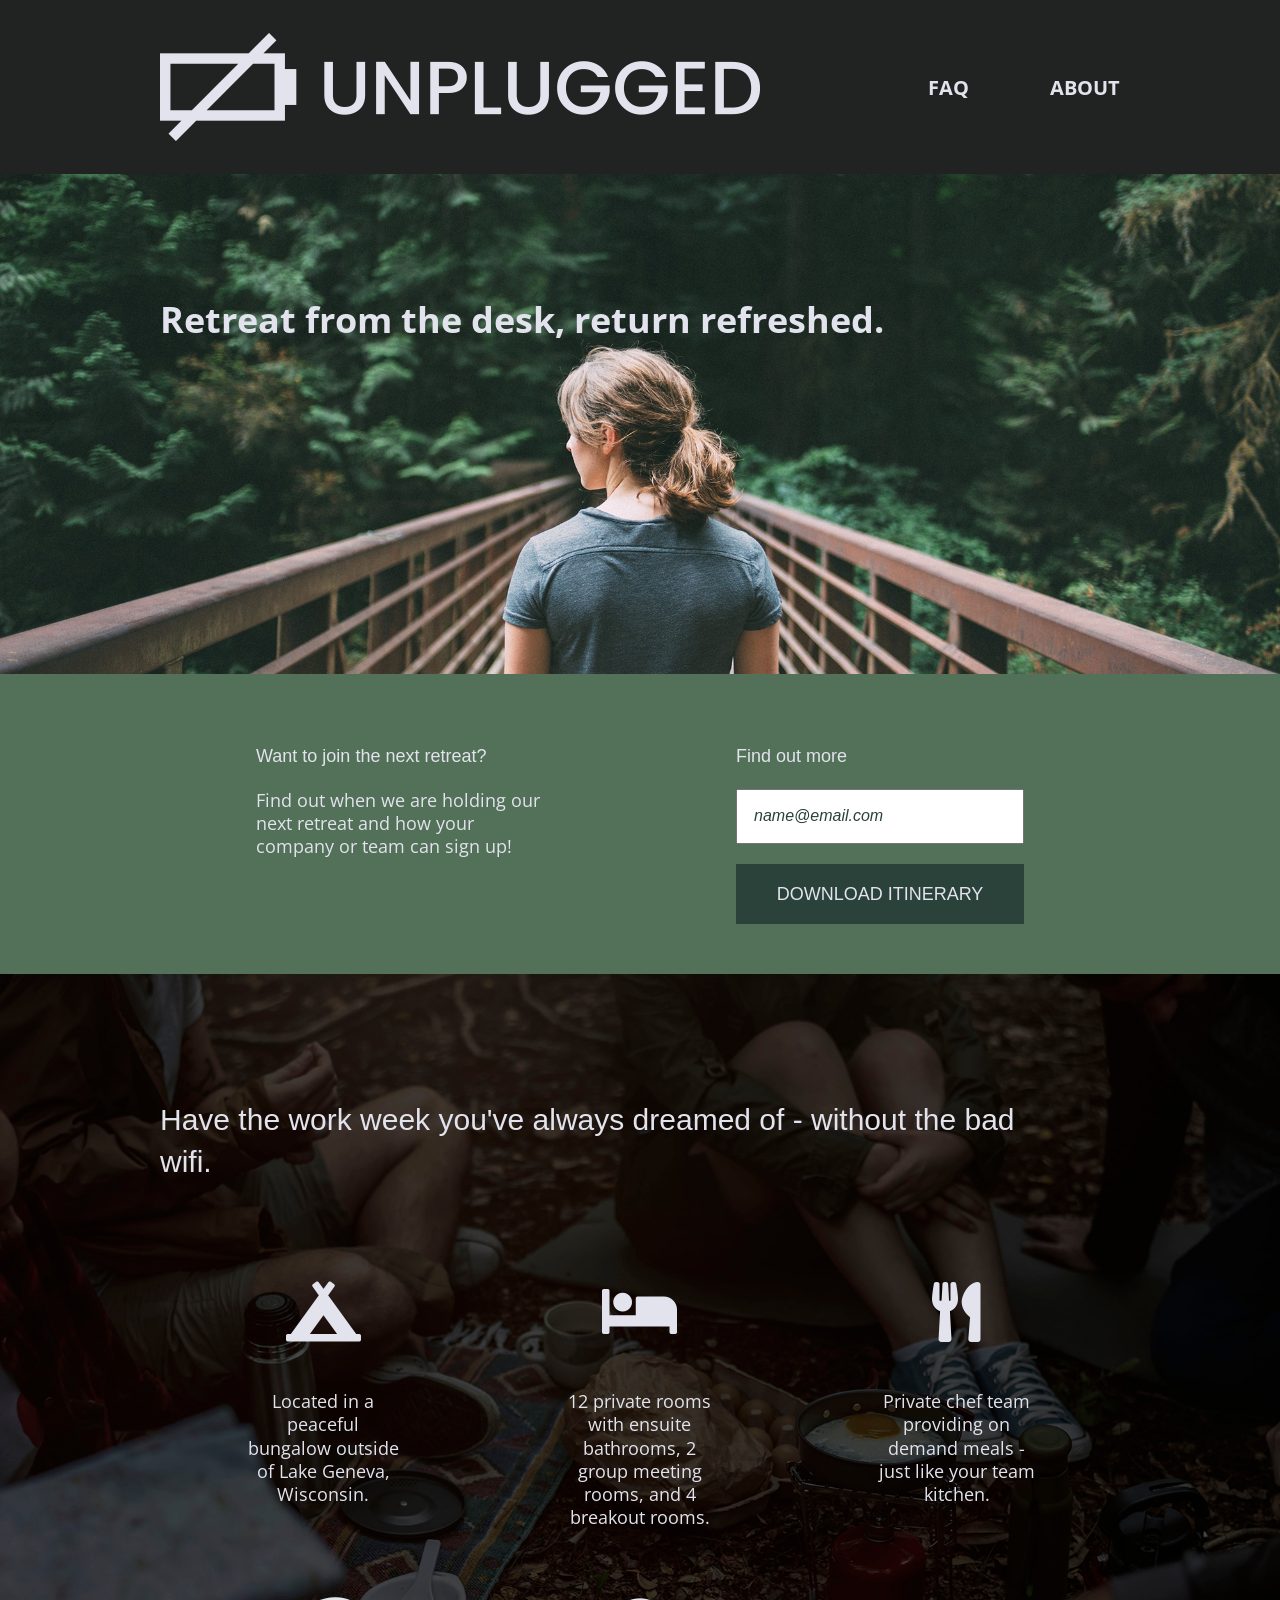
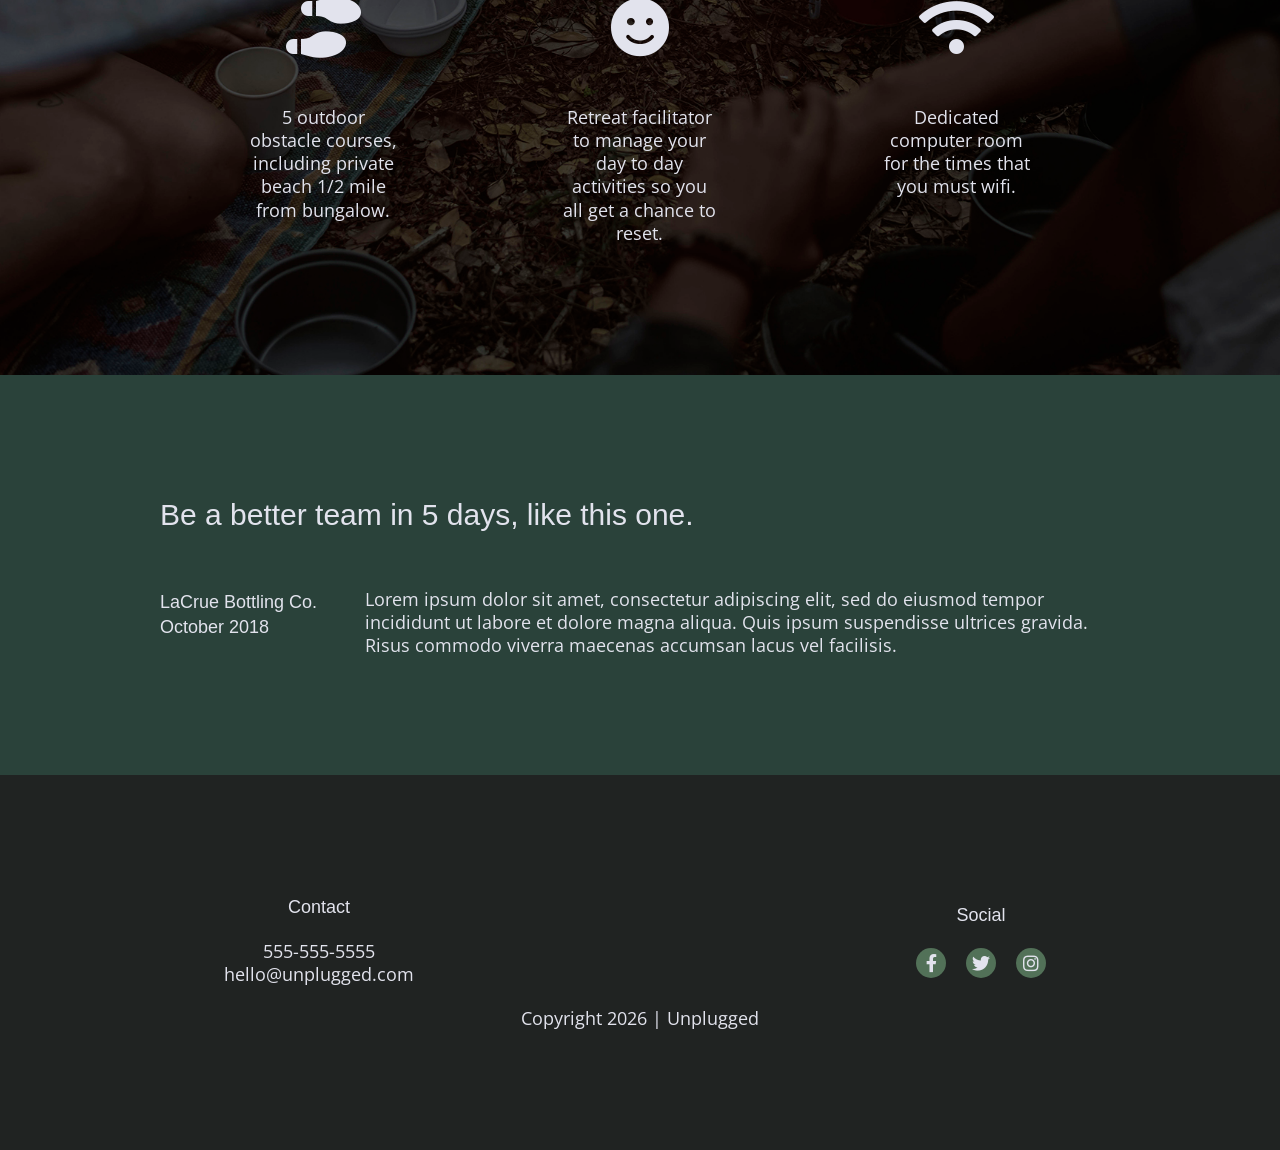
==== commit 2f5243ae: "Add social icons to all pages, fix FAQ logo and CSS path" ====
--- a/index.html
+++ b/index.html
@@ -98,21 +98,23 @@
               </p>
             </article>
             <article>
-              <p class="fontawesome-icons"> <i class="fas fa-utensils"></i></p>
+              <p class="fontawesome-icons"><i class="fas fa-utensils"></i></p>
               <p class="features-item-description">
                 Private chef team providing on demand meals - just like your
                 team kitchen.
               </p>
             </article>
             <article>
-              <p class="fontawesome-icons"><i class="fas fa-shoe-prints"></i></p>
+              <p class="fontawesome-icons">
+                <i class="fas fa-shoe-prints"></i>
+              </p>
               <p class="features-item-description">
                 5 outdoor obstacle courses, including private beach 1/2 mile
                 from bungalow.
               </p>
             </article>
             <article>
-              <p class="fontawesome-icons"> <i class="fas fa-smile"></i> </p>
+              <p class="fontawesome-icons"><i class="fas fa-smile"></i></p>
               <p class="features-item-description">
                 Retreat facilitator to manage your day to day activities so you
                 all get a chance to reset.
@@ -162,7 +164,10 @@
                   href="https://www.facebook.com/yoursite"
                   target="_blank"
                   rel="noopener"
-                ></a>
+                  aria-label="Facebook"
+                >
+                  <i aria-hidden="true" class="fab fa-facebook-f"></i>
+                </a>
               </p>
               <!-- other social links here -->
               <p>
@@ -170,15 +175,20 @@
                   href="https://www.x.com/yoursite"
                   target="_blank"
                   rel="noopener"
-                ></a>
+                  aria-label="Twitter"
+                >
+                  <i aria-hidden="true" class="fab fa-twitter"></i>
+                </a>
               </p>
               <p>
                 <a
-                  href="https://www.instagram
-                  .com/yoursite"
+                  href="https://www.instagram.com/yoursite"
                   target="_blank"
                   rel="noopener"
-                ></a>
+                  aria-label="Instagram"
+                >
+                  <i aria-hidden="true" class="fab fa-instagram"></i>
+                </a>
               </p>
             </div>
           </div>
--- a/css/main.css
+++ b/css/main.css
@@ -220,6 +220,11 @@
   display: flex;
   justify-content: center;
   align-items: center;
+  background-color: #527158;
+  border-radius: 50%;
+  width: 30px;
+  height: 30px;
+  margin: 0 10px;
 }
 
 footer .copyright {
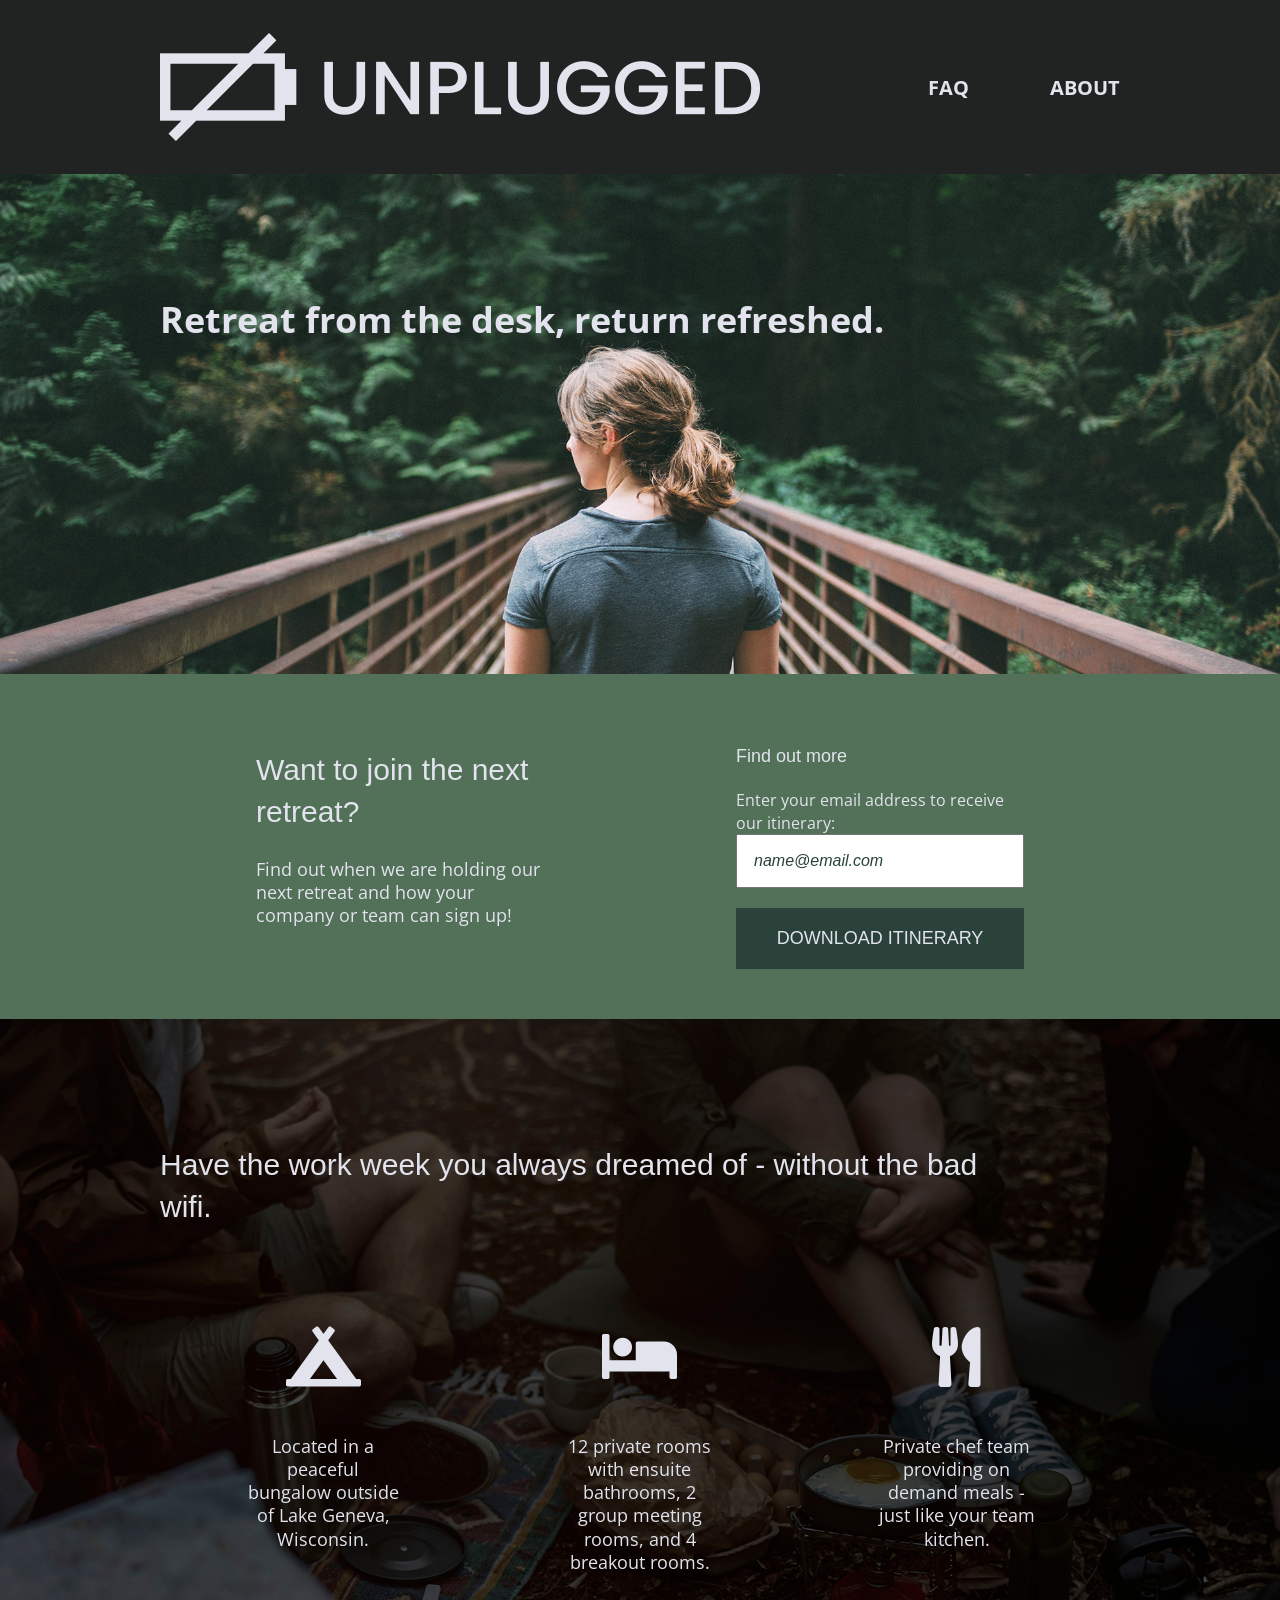
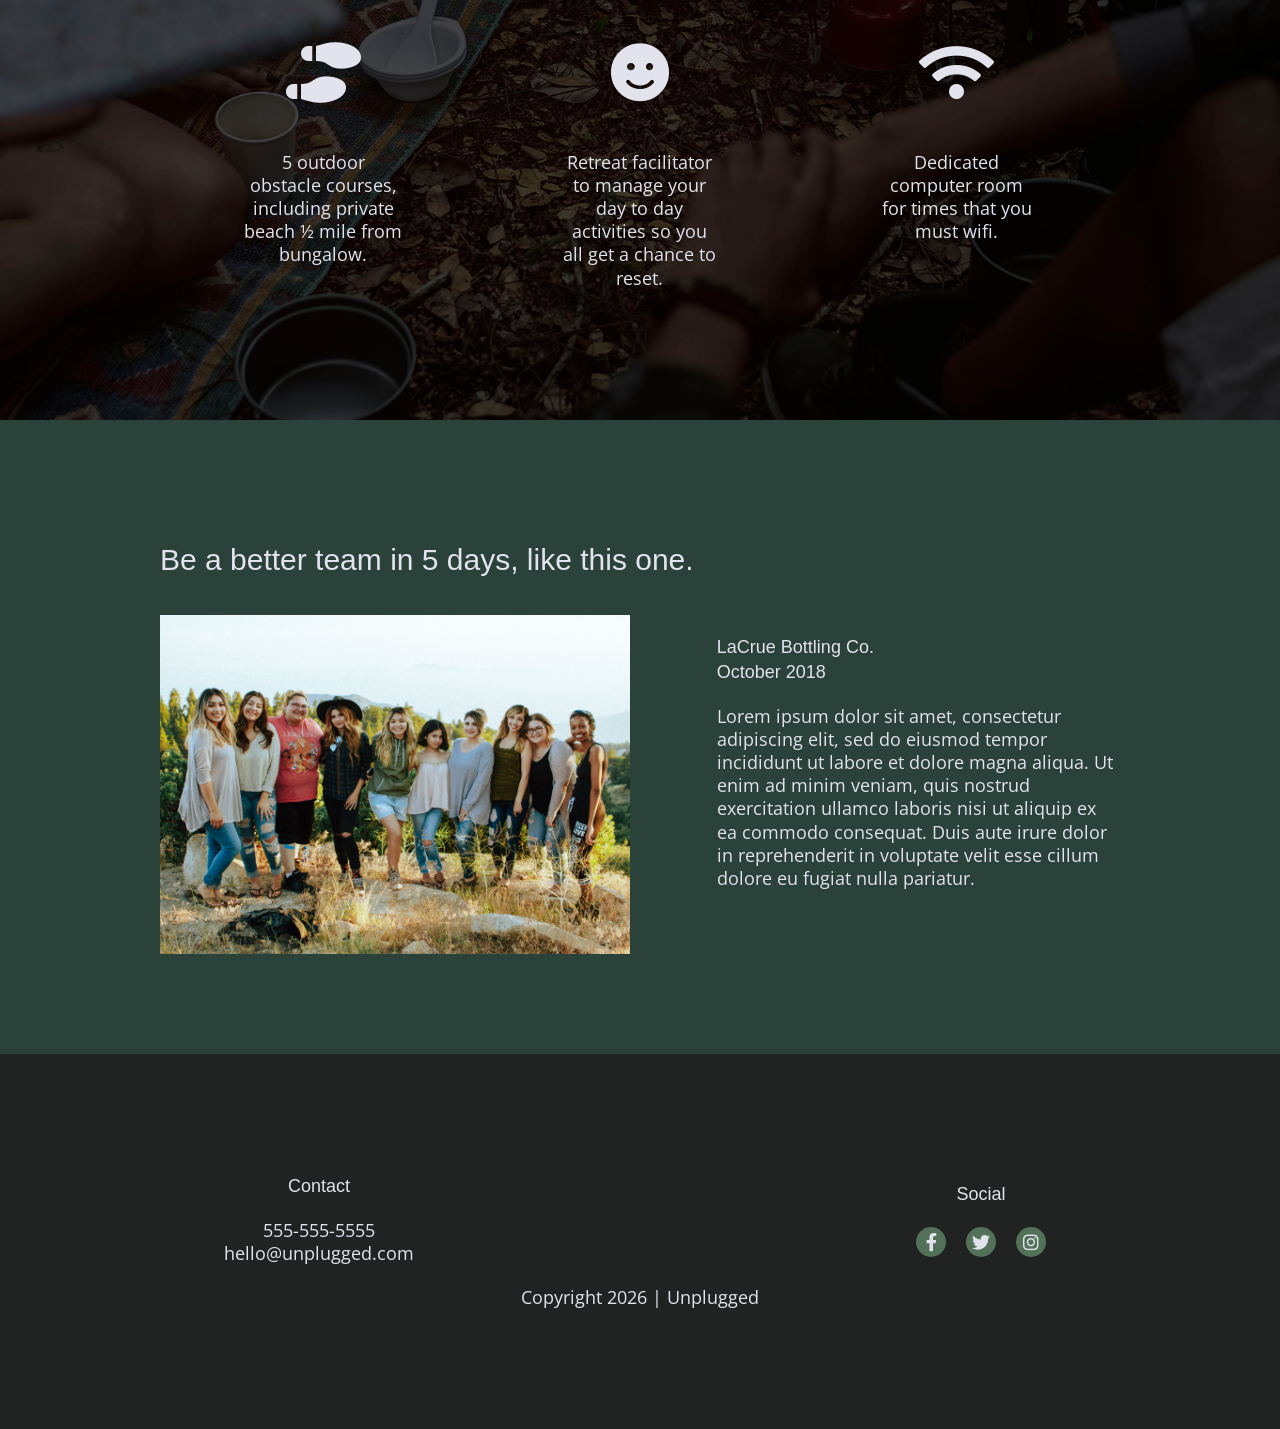
==== commit 45c026dd: "Improve accessibility, fix links and paths, add reviews layout" ====
--- a/index.html
+++ b/index.html
@@ -1,8 +1,8 @@
 <!doctype html>
-<html class="no-js" lang="">
+<html class="no-js" lang="en">
   <head>
     <meta charset="utf-8" />
-    <title></title>
+    <title>Unplugged Retreat</title>
     <meta name="description" content="" />
     <meta name="viewport" content="width=device-width, initial-scale=1" />
 
@@ -11,8 +11,8 @@
     <meta property="og:url" content="" />
     <meta property="og:image" content="" />
 
-    <link rel="manifest" href="../site.webmanifest" />
-    <link rel="apple-touch-icon" href="../icon.png" />
+    <link rel="manifest" href="site.webmanifest" />
+    <link rel="apple-touch-icon" href="icon.png" />
 
     <!-- Place favicon.ico in the root directory -->
 
@@ -64,7 +64,7 @@
       <aside>
         <div class="content-wrapper">
           <div class="form-description">
-            <h3>Want to join the next retreat?</h3>
+            <h2>Want to join the next retreat?</h2>
             <p>
               Find out when we are holding our next retreat and how your company
               or team can sign up!
@@ -72,7 +72,9 @@
           </div>
           <div class="form">
             <h3>Find out more</h3>
-            <input type="text" name="name" value="name@email.com" />
+            <label for="name"
+              >Enter your email address to receive our itinerary:</label>
+            <input type="text" name="name" id="name" value="name@email.com" />
             <input type="button" value="Download Itinerary" />
           </div>
         </div>
@@ -80,7 +82,7 @@
       <section class="features">
         <div class="content-wrapper">
           <h2>
-            Have the work week you've always dreamed of - without the bad wifi.
+            Have the work week you always dreamed of - without the bad wifi.
           </h2>
           <div class="features-items">
             <article>
@@ -109,7 +111,7 @@
                 <i class="fas fa-shoe-prints"></i>
               </p>
               <p class="features-item-description">
-                5 outdoor obstacle courses, including private beach 1/2 mile
+                5 outdoor obstacle courses, including private beach ½ mile
                 from bungalow.
               </p>
             </article>
@@ -123,7 +125,7 @@
             <article>
               <p class="fontawesome-icons"><i class="fas fa-wifi"></i></p>
               <p class="features-item-description">
-                Dedicated computer room for the times that you must wifi.
+                Dedicated computer room for times that you must wifi.
               </p>
             </article>
           </div>
@@ -133,13 +135,23 @@
         <div class="content-wrapper">
           <h2>Be a better team in 5 days, like this one.</h2>
           <article>
+            <figure>
+              <img
+                src="img/unplugged-retreat-lacrue.jpg"
+                alt="nine smiling women standing in grassy field"
+              />
+            </figure>
+            <div>
             <h3>LaCrue Bottling Co. October 2018</h3>
             <p>
               Lorem ipsum dolor sit amet, consectetur adipiscing elit, sed do
-              eiusmod tempor incididunt ut labore et dolore magna aliqua. Quis
-              ipsum suspendisse ultrices gravida. Risus commodo viverra maecenas
-              accumsan lacus vel facilisis.
+              eiusmod tempor incididunt ut labore et dolore magna aliqua. Ut
+              enim ad minim veniam, quis nostrud exercitation ullamco laboris
+              nisi ut aliquip ex ea commodo consequat. Duis aute irure dolor in
+              reprehenderit in voluptate velit esse cillum dolore eu fugiat
+              nulla pariatur.
             </p>
+          </div>
           </article>
         </div>
       </section>
@@ -148,7 +160,7 @@
       <div class="content-wrapper">
         <div class="footer-content">
           <div class="contact">
-            <h4>Contact</h4>
+            <h3>Contact</h3>
             <address>
               <p>
                 555-555-5555<br />
@@ -157,7 +169,7 @@
             </address>
           </div>
           <div class="social">
-            <h4>Social</h4>
+            <h3>Social</h3>
             <div class="social-icons">
               <p>
                 <a
@@ -201,9 +213,9 @@
       </div>
     </footer>
 
-    <script src="../js/vendor/modernizr-3.11.2.min.js"></script>
-    <script src="../js/plugins.js"></script>
-    <script src="../js/main.js"></script>
+    <script src="js/vendor/modernizr-3.11.2.min.js"></script>
+    <script src="js/plugins.js"></script>
+    <script src="js/main.js"></script>
 
     <!-- Google Analytics: change UA-XXXXX-Y to be your site's ID. -->
     <script>
@@ -217,9 +229,6 @@
       ga("set", "transport", "beacon");
       ga("send", "pageview");
     </script>
-    <script
-      src="../https://www.google-analytics.com/analytics.js"
-      async
-    ></script>
+    <script src="https://www.google-analytics.com/analytics.js" async></script>
   </body>
 </html>
--- a/css/main.css
+++ b/css/main.css
@@ -254,6 +254,10 @@
   display: flex;
   justify-content: center;
   background-color: #527158;
+}
+
+aside .h2 {
+  font-size: 1.125em;
 }
 
 aside .form {
@@ -580,6 +584,10 @@
     justify-content: space-between;
   }
 
+.reviews article figure {
+  width: 49%;
+}
+
   .reviews article div {
     width: 49%;
   }
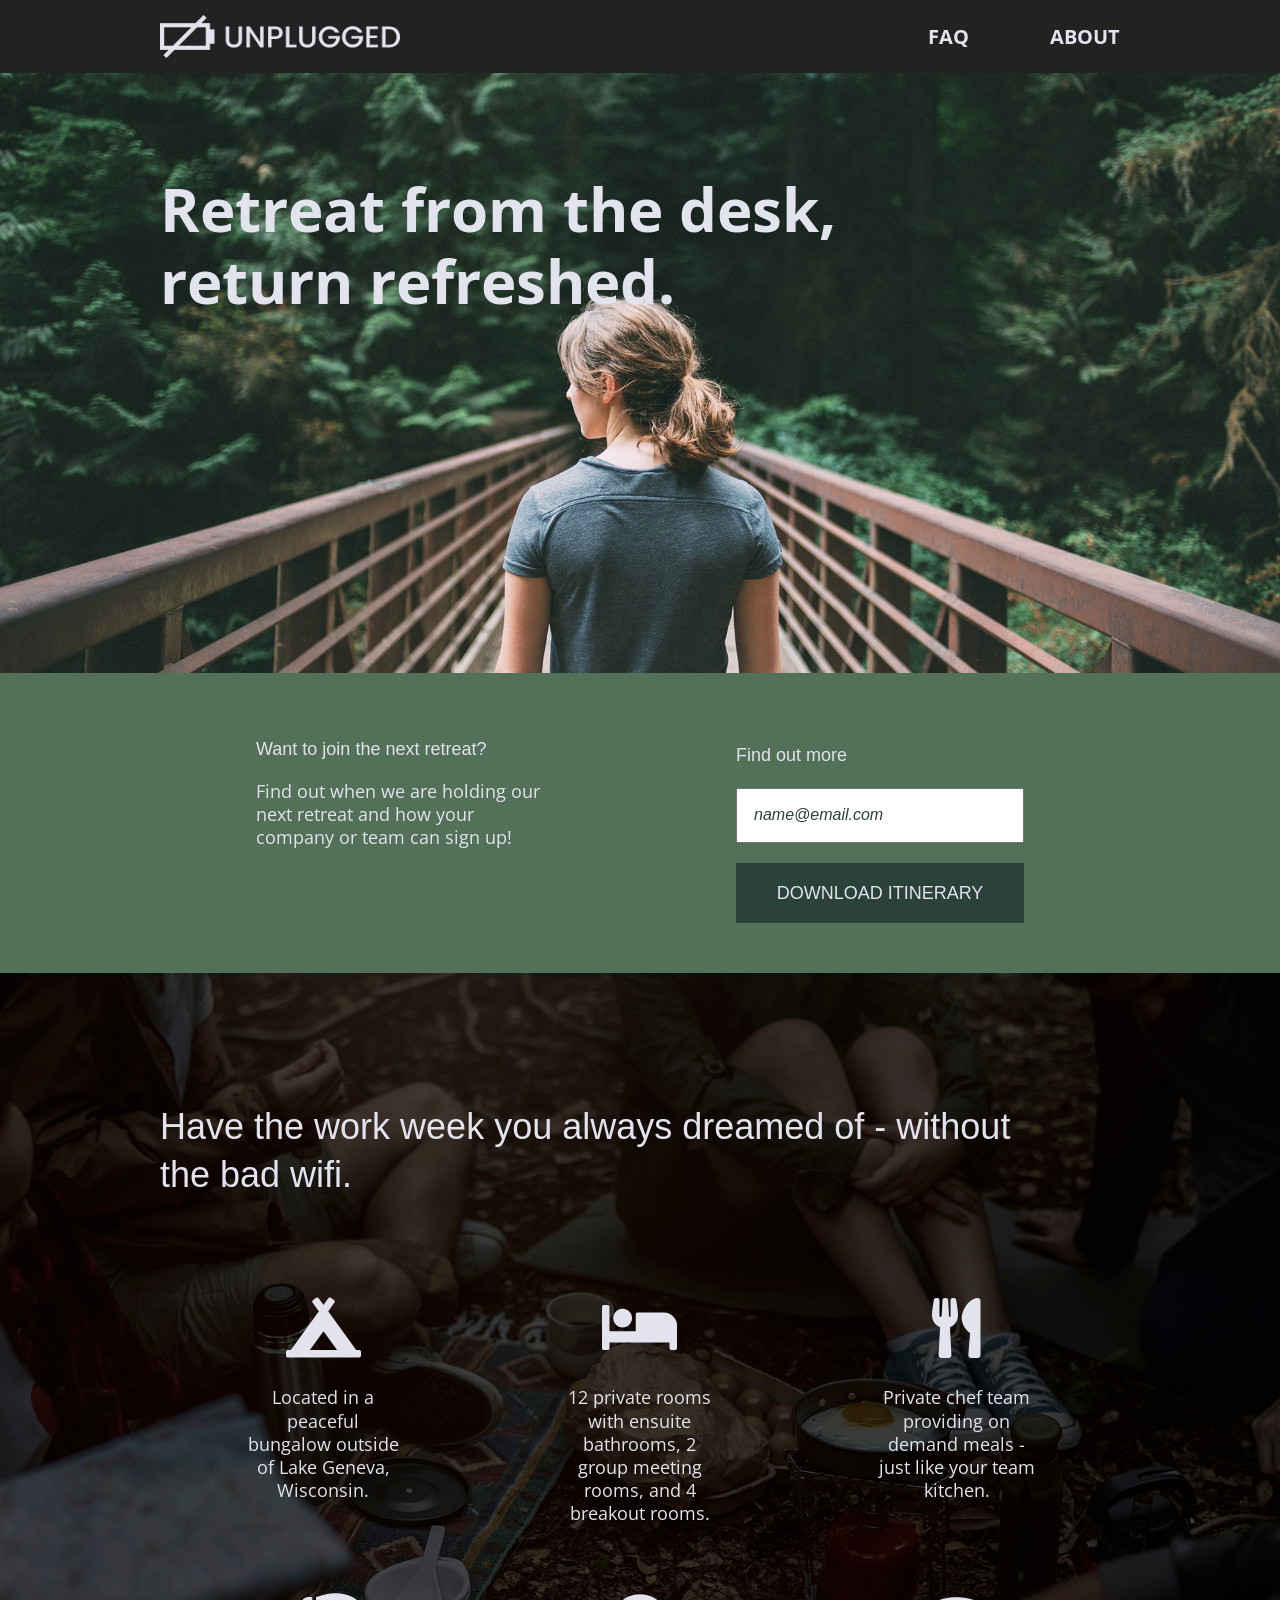
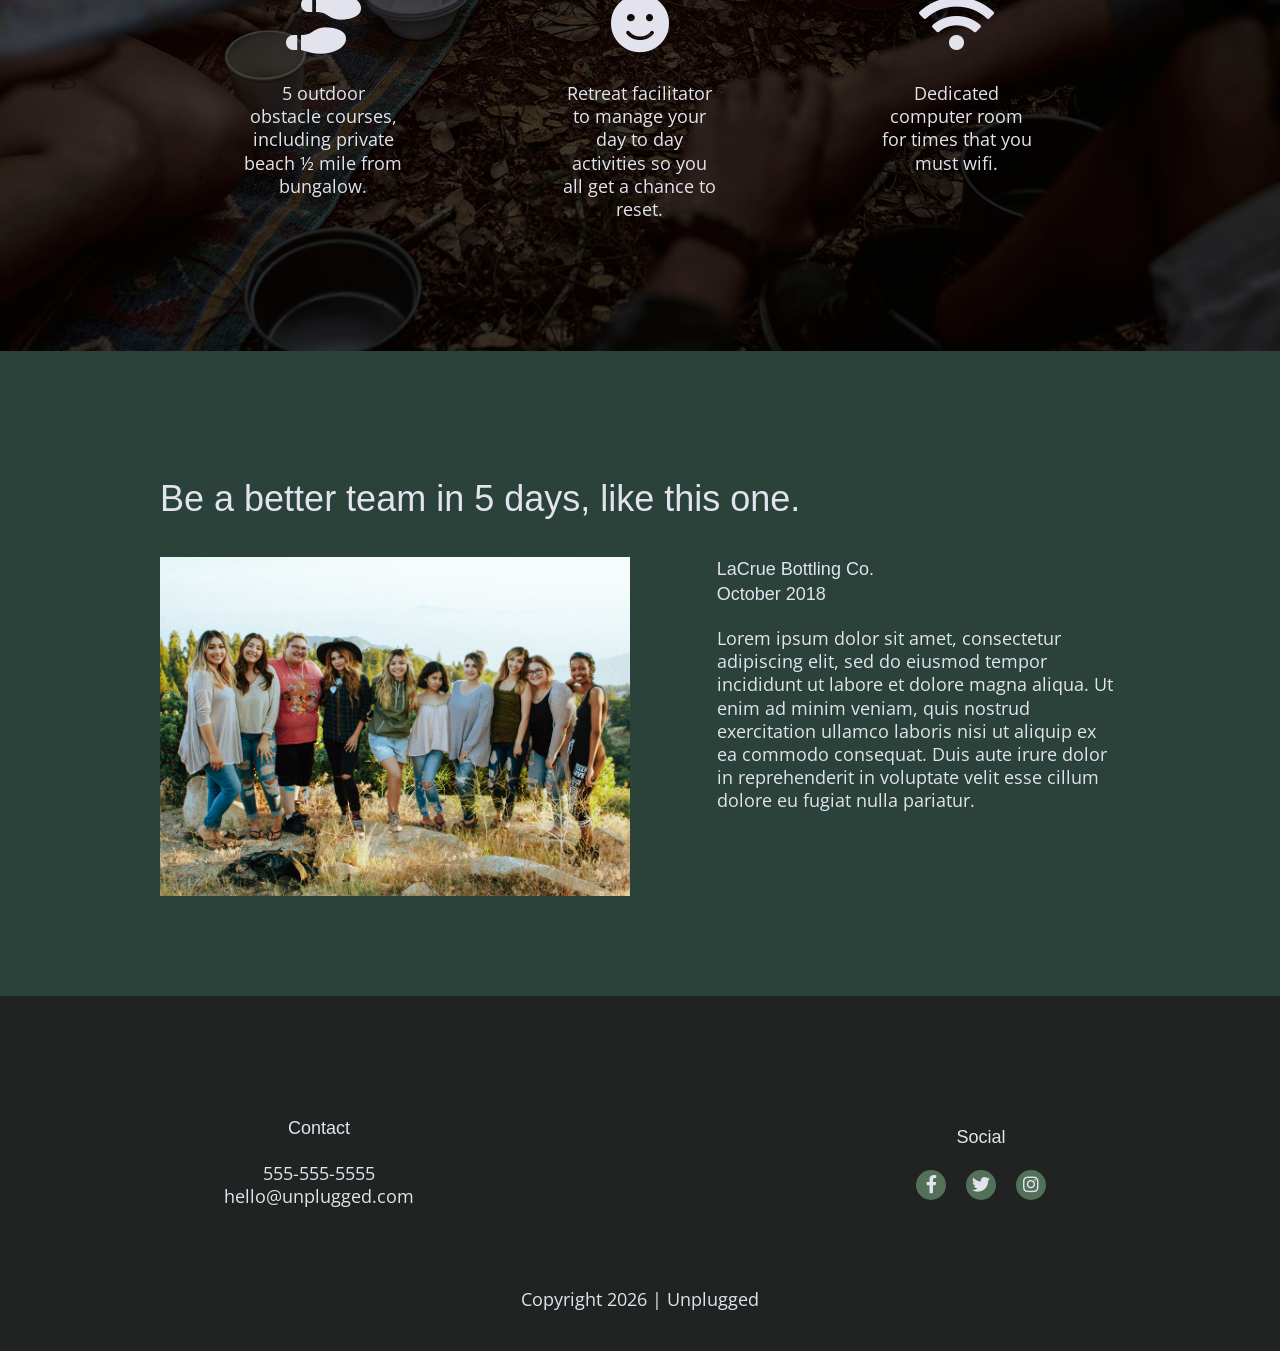
==== commit 27d76269: "Refine desktop styles and visually hide form label" ====
--- a/index.html
+++ b/index.html
@@ -72,7 +72,7 @@
           </div>
           <div class="form">
             <h3>Find out more</h3>
-            <label for="name"
+            <label for="name" class="sr-only"
               >Enter your email address to receive our itinerary:</label>
             <input type="text" name="name" id="name" value="name@email.com" />
             <input type="button" value="Download Itinerary" />
--- a/css/main.css
+++ b/css/main.css
@@ -256,7 +256,7 @@
   background-color: #527158;
 }
 
-aside .h2 {
+aside h2 {
   font-size: 1.125em;
 }
 
@@ -391,17 +391,22 @@
   margin: 50px 0 0 0;
 }
 
-.faq h2 {
+.faq h1 {
   margin-bottom: 40px;
   line-height: 1;
+  font-family: "Poppins", sans-serif;
+  font-weight: 500;
+  font-size: 1.875em;
 }
 
 .faq-content {
   margin-bottom: 50px;
 }
 
-.faq-content h4 {
+.faq-content h2 {
+  font-family: "Poppins", sans-serif;
   line-height: 1.333;
+  font-size: 1.125em;
 }
 
 /* ==========================================================================
@@ -525,8 +530,14 @@
     max-width: 640px;
     margin: 100px 0;
   }
-
+  h2 {
+    font-size: 2.25em;
+    line-height: 1.333em;
+  }
   /*Header*/
+  header figure {
+    width: 25%;
+  }
 
   header {
     padding: 33px 0;
@@ -578,24 +589,33 @@
     width: 50%;
   }
 
+  .features .fontawesome-icons {
+    margin-bottom: 20px;
+  }
+
   /*Reviews*/
   .reviews article {
     display: flex;
     justify-content: space-between;
   }
 
-.reviews article figure {
-  width: 49%;
-}
+  .reviews article figure {
+    width: 49%;
+  }
 
   .reviews article div {
     width: 49%;
   }
 
+  .reviews h3 {
+    margin-top: 0;
+  }
+
   /*Footer*/
 
   footer .content-wrapper {
     width: 65%;
+    margin-bottom: 20px;
   }
 
   .footer-content {
@@ -608,6 +628,7 @@
   }
   footer .copyright {
     width: 100%;
+    margin-top: 80px;
   }
   /*--------------------------------About Page--------------------------*/
 
@@ -615,7 +636,7 @@
     display: flex;
     justify-content: space-between;
     align-items: flex-start;
-    padding: 20px;
+    padding: 20px 0;
   }
 
   .mission-content p {
@@ -623,7 +644,7 @@
   }
 
   .map figure {
-    padding: 58.6%;
+    padding-bottom: 58.6%;
   }
 
   .contact-section .content-wrapper h2 {
@@ -646,7 +667,7 @@
     flex-basis: 45%;
   }
 
-  .faq h2 {
+  .faq h1 {
     width: 100%;
   }
 }
@@ -660,18 +681,24 @@
     max-width: 960px;
   }
 
-p{
-  font-size: 1.125em;
-}
+  p {
+    font-size: 1.125em;
+  }
   /*Header*/
   header {
-    padding: 15 px 0;
+    padding: 15px 0;
   }
 
   /*Hero*/
+
+  .hero-area {
+    min-height: 600px;
+  }
 
   .hero-area h1 {
     width: 80%;
+    font-size: 3.75em;
+    margin: 0;
   }
 
   /*Aside*/
@@ -706,6 +733,7 @@
   .mission h2,
   .contact-section .content-wrapper h2 {
     width: 95%;
+    font-size: 3em;
   }
 
   .map figure {
@@ -713,8 +741,10 @@
   }
   /*-----------------------Faq Page-----------------------------------------*/
 
-  .faq h2 {
+  .faq h1 {
     width: 100%;
+    font-size: 3em;
+    margin-top: 0;
   }
 }
 /* ==========================================================================
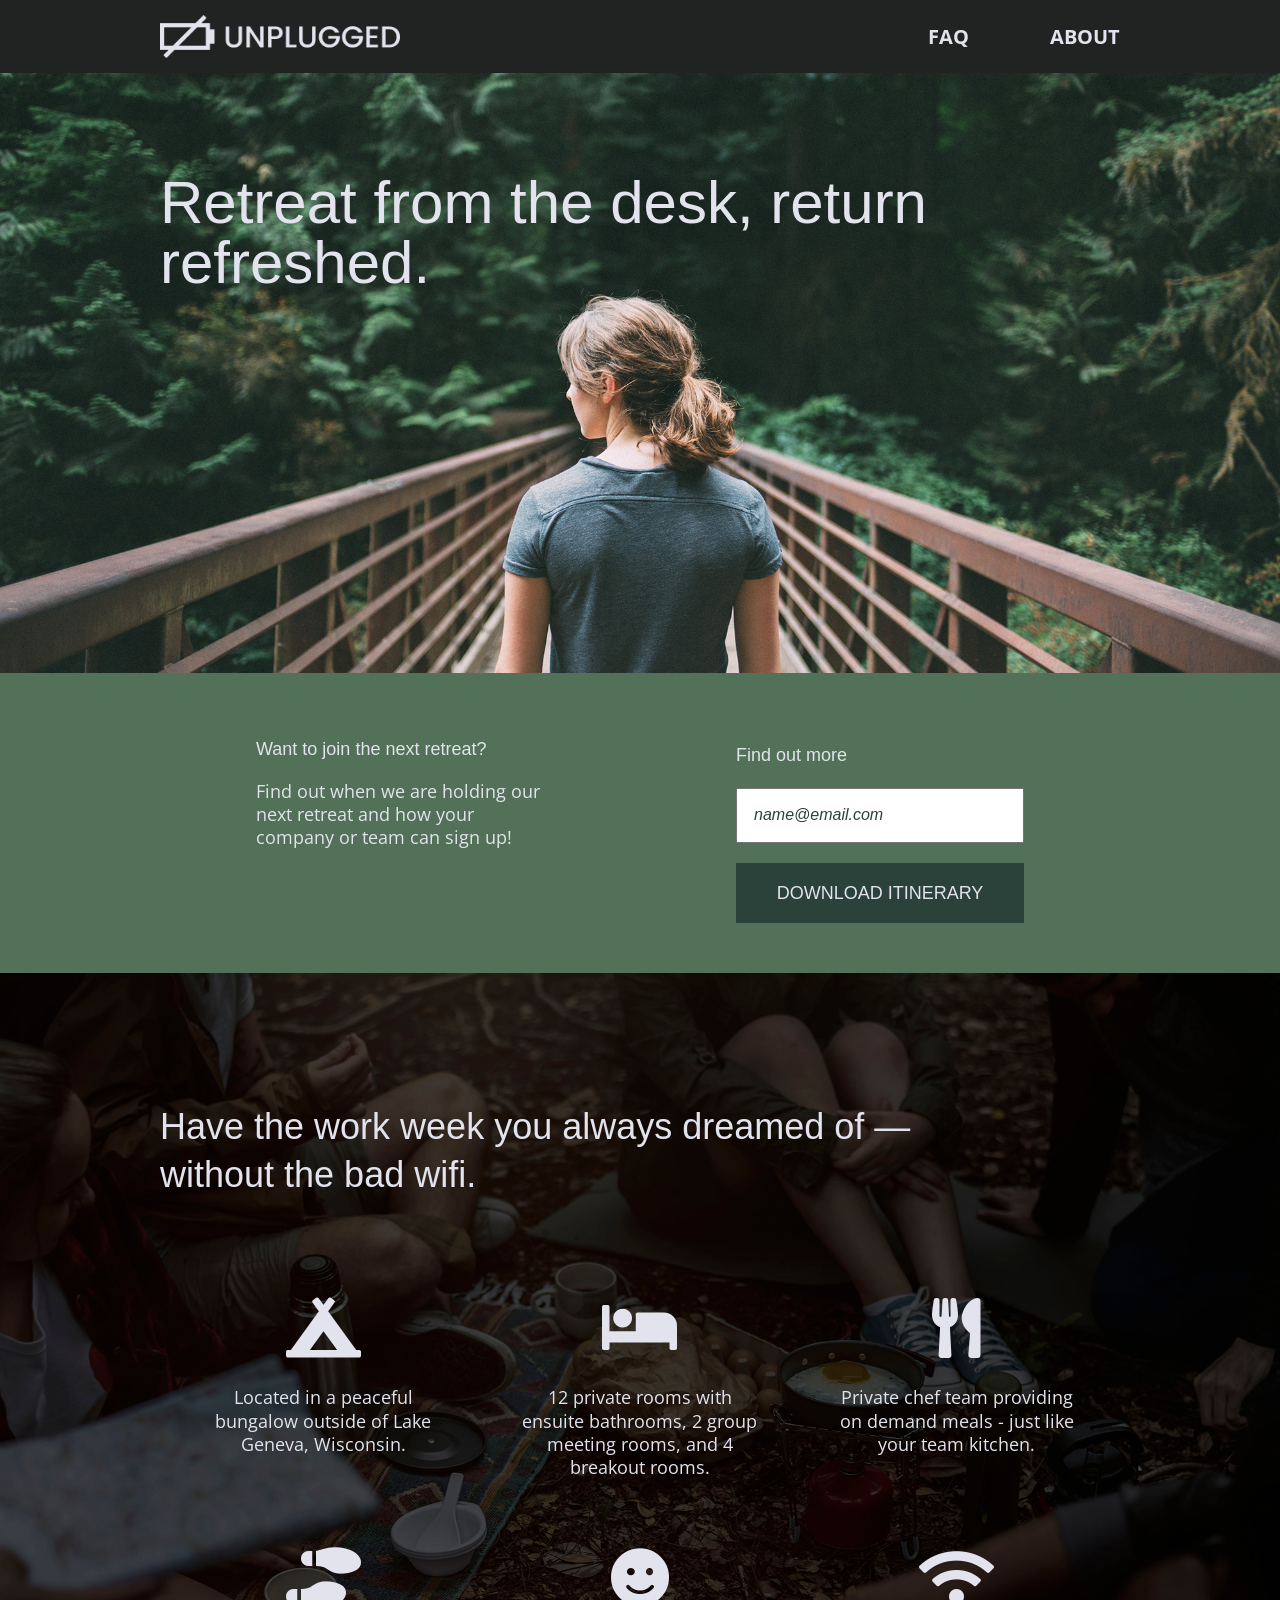
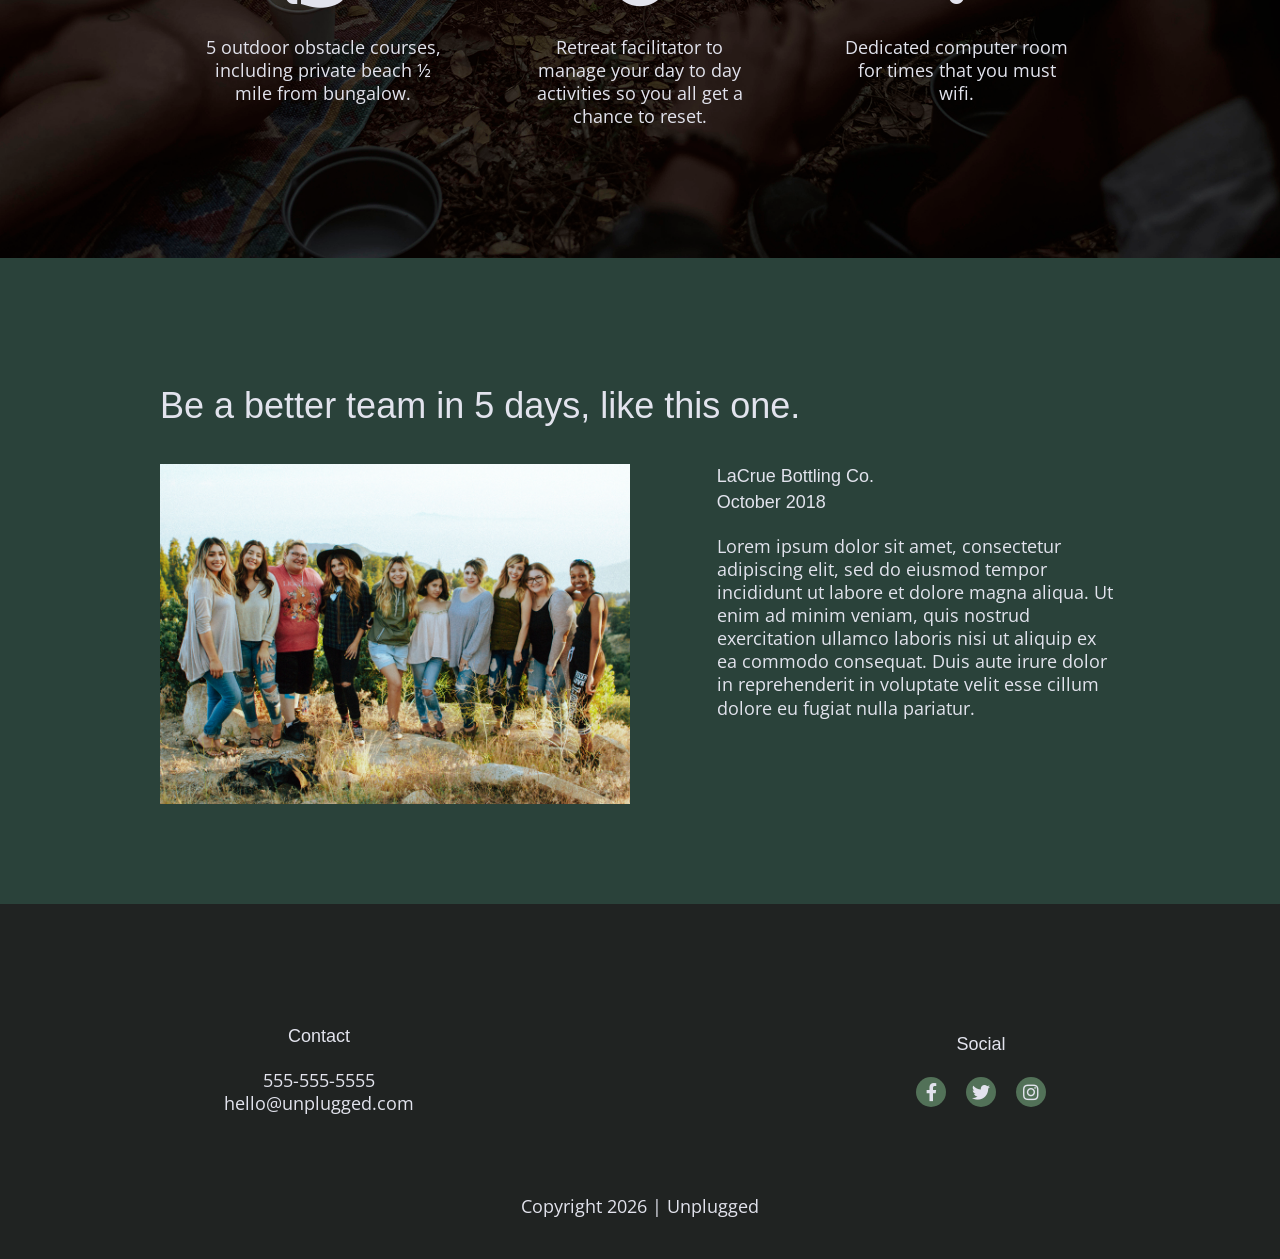
==== commit 82ffbc18: "Refine homepage styles and fix FAQ typos" ====
--- a/index.html
+++ b/index.html
@@ -82,7 +82,7 @@
       <section class="features">
         <div class="content-wrapper">
           <h2>
-            Have the work week you always dreamed of - without the bad wifi.
+            Have the work week you always dreamed of &mdash; without the bad wifi.
           </h2>
           <div class="features-items">
             <article>
@@ -111,7 +111,7 @@
                 <i class="fas fa-shoe-prints"></i>
               </p>
               <p class="features-item-description">
-                5 outdoor obstacle courses, including private beach ½ mile
+                5 outdoor obstacle courses, including private beach &frac12; mile
                 from bungalow.
               </p>
             </article>
--- a/css/main.css
+++ b/css/main.css
@@ -561,6 +561,17 @@
   }
   /*Hero Area*/
 
+  .hero-area {
+    min-height: 600px;
+  }
+
+  .hero-area h1 {
+    font-size: 3em;
+    line-height: 1;
+    font-family: "Poppins", Helvetica, Arial, sans-serif;
+    font-weight: 500;
+  }
+
   /*Aside*/
 
   aside .content-wrapper {
@@ -586,7 +597,8 @@
   }
 
   .features .features-item-description {
-    width: 50%;
+    width: 75%;
+
   }
 
   .features .fontawesome-icons {
